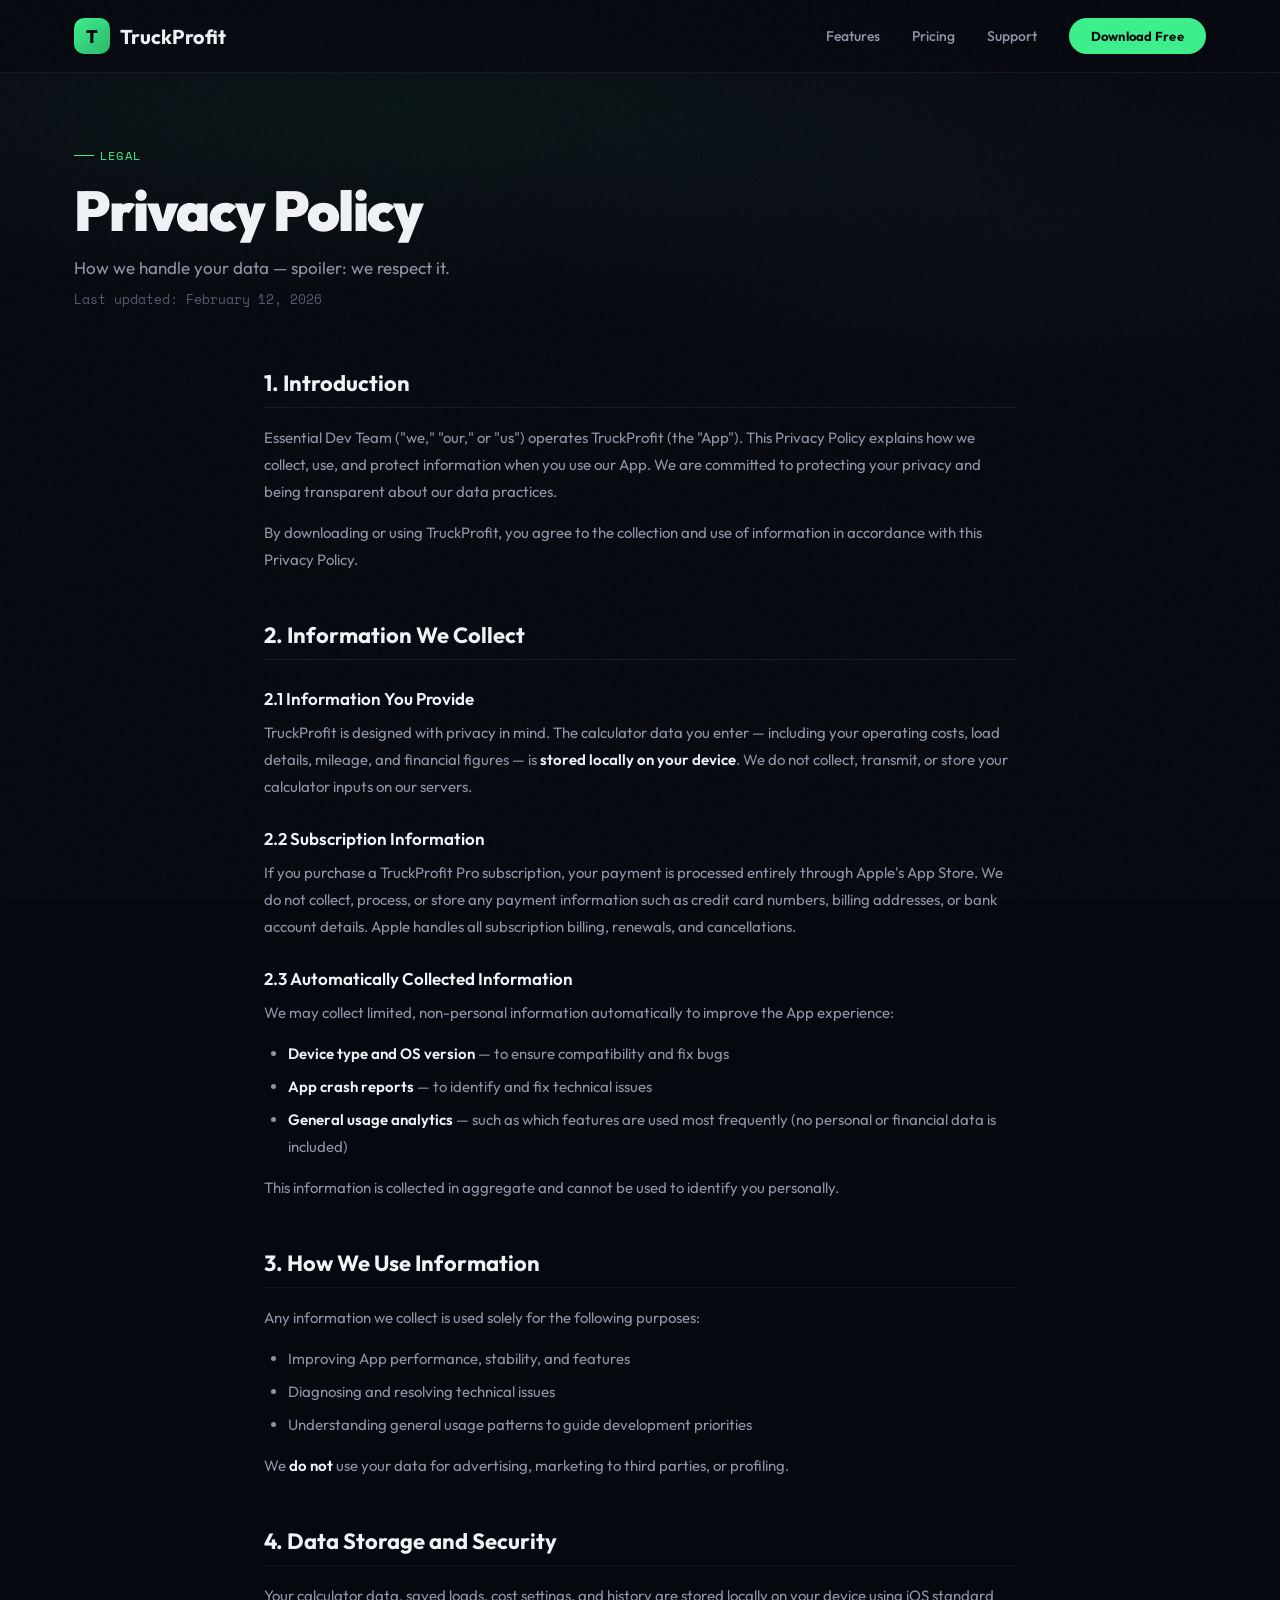
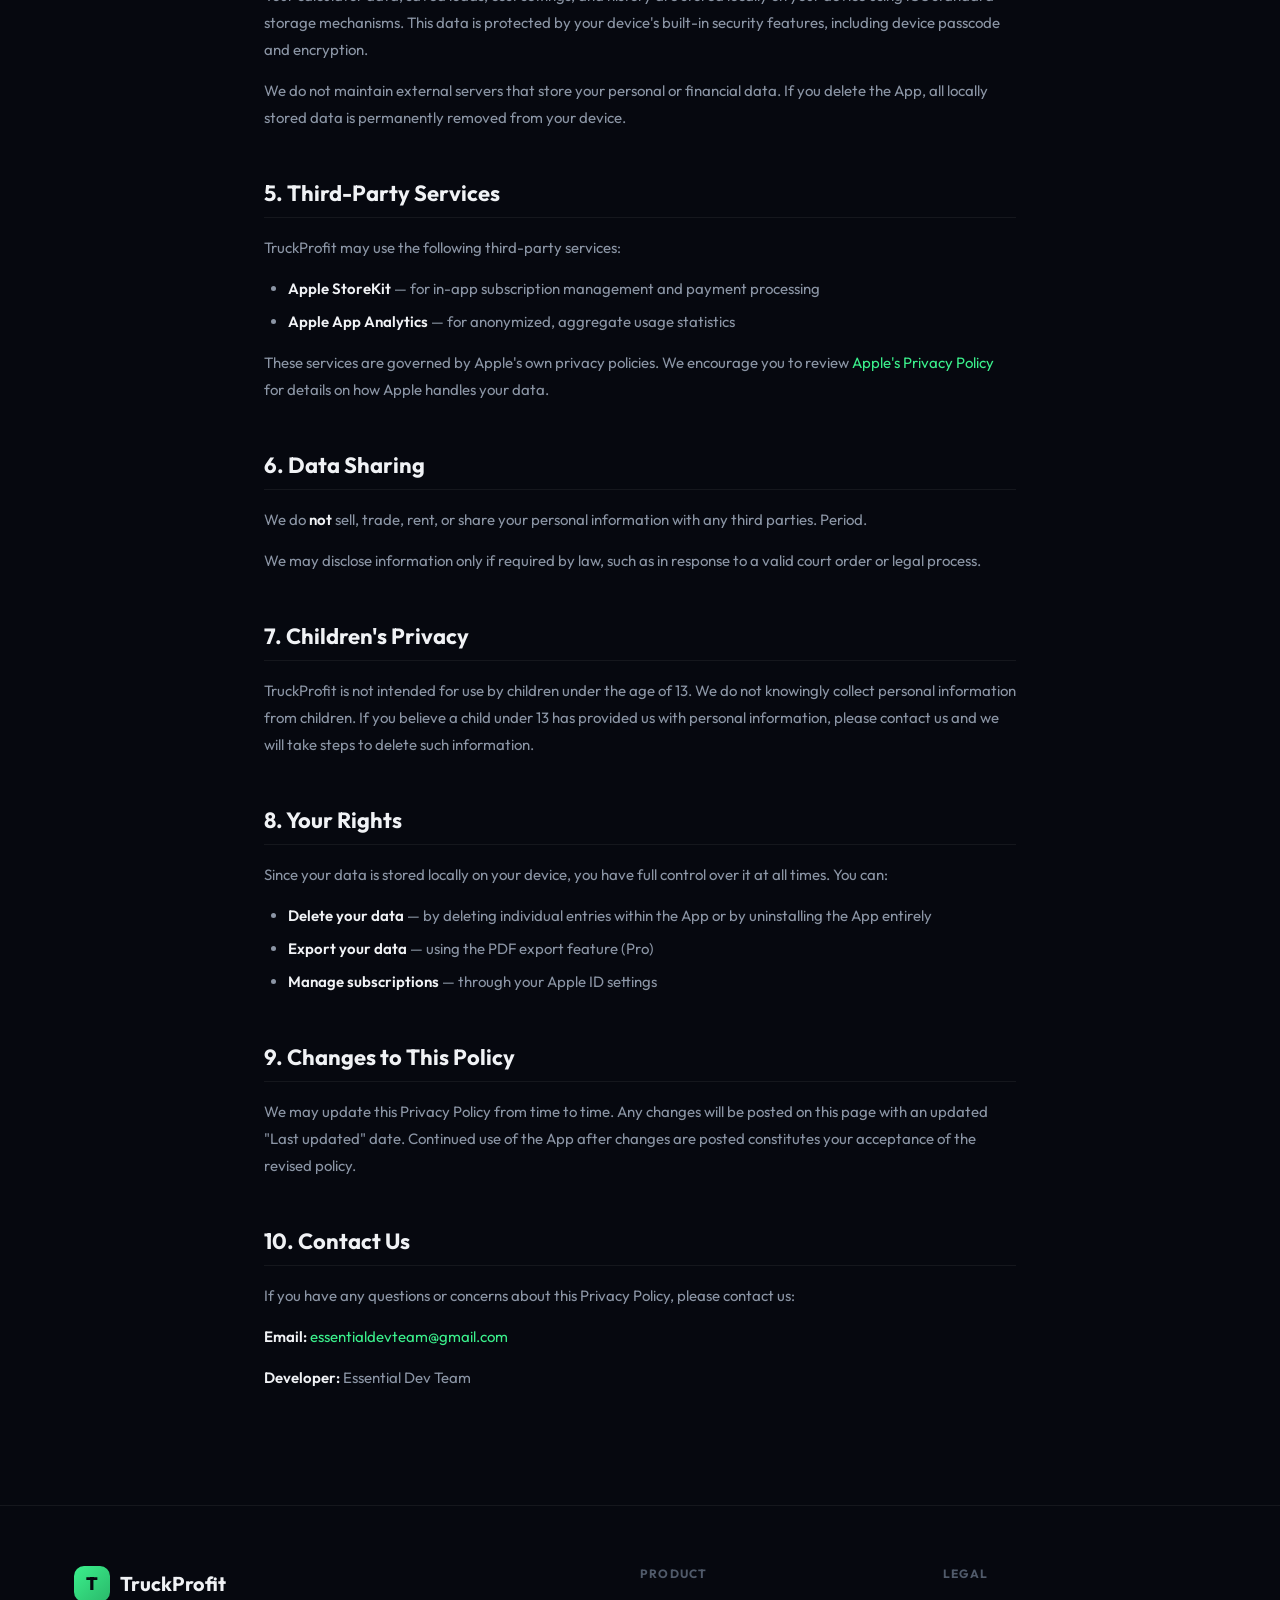
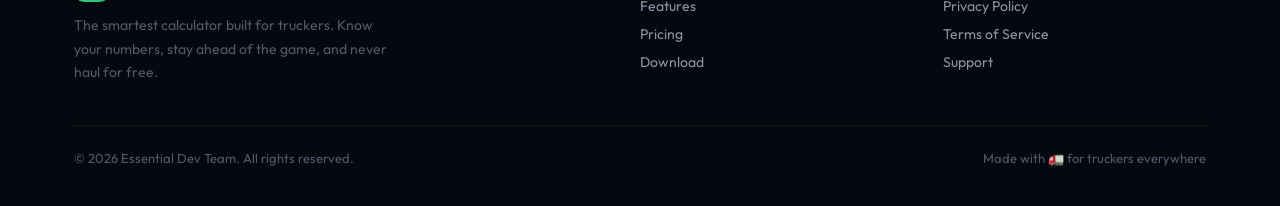
==== privacy.html @ c0280718 "Add files via upload" ====
<!DOCTYPE html>
<html lang="en">
<head>
    <meta charset="UTF-8">
    <meta name="viewport" content="width=device-width, initial-scale=1.0">
    <title>Privacy Policy — TruckProfit</title>
    <meta name="description" content="Privacy Policy for TruckProfit — the smartest calculator built for truckers.">
    <link rel="preconnect" href="https://fonts.googleapis.com">
    <link rel="preconnect" href="https://fonts.gstatic.com" crossorigin>
    <link href="https://fonts.googleapis.com/css2?family=Outfit:wght@300;400;500;600;700;800;900&family=Space+Mono:wght@400;700&display=swap" rel="stylesheet">
    <link rel="stylesheet" href="style.css">
</head>
<body>

<!-- Navigation -->
<nav id="nav">
    <div class="container">
        <a href="index.html" class="nav-logo">
            <div class="nav-logo-icon">T</div>
            <span class="nav-logo-text">TruckProfit</span>
        </a>
        <div class="nav-links" id="navLinks">
            <a href="index.html#features">Features</a>
            <a href="index.html#pricing">Pricing</a>
            <a href="support.html">Support</a>
            <a href="index.html#download" class="nav-cta">Download Free</a>
        </div>
        <button class="hamburger" id="hamburger" aria-label="Menu">
            <span></span><span></span><span></span>
        </button>
    </div>
</nav>

<!-- Page Hero -->
<section class="page-hero">
    <div class="page-hero-bg"></div>
    <div class="container fade-in">
        <span class="section-tag">Legal</span>
        <h1>Privacy Policy</h1>
        <p>How we handle your data — spoiler: we respect it.</p>
        <div class="legal-date">Last updated: February 12, 2026</div>
    </div>
</section>

<!-- Content -->
<section class="legal-content">
    <div class="container">

        <h2>1. Introduction</h2>
        <p>Essential Dev Team ("we," "our," or "us") operates TruckProfit (the "App"). This Privacy Policy explains how we collect, use, and protect information when you use our App. We are committed to protecting your privacy and being transparent about our data practices.</p>
        <p>By downloading or using TruckProfit, you agree to the collection and use of information in accordance with this Privacy Policy.</p>

        <h2>2. Information We Collect</h2>

        <h3>2.1 Information You Provide</h3>
        <p>TruckProfit is designed with privacy in mind. The calculator data you enter — including your operating costs, load details, mileage, and financial figures — is <strong>stored locally on your device</strong>. We do not collect, transmit, or store your calculator inputs on our servers.</p>

        <h3>2.2 Subscription Information</h3>
        <p>If you purchase a TruckProfit Pro subscription, your payment is processed entirely through Apple's App Store. We do not collect, process, or store any payment information such as credit card numbers, billing addresses, or bank account details. Apple handles all subscription billing, renewals, and cancellations.</p>

        <h3>2.3 Automatically Collected Information</h3>
        <p>We may collect limited, non-personal information automatically to improve the App experience:</p>
        <ul>
            <li><strong>Device type and OS version</strong> — to ensure compatibility and fix bugs</li>
            <li><strong>App crash reports</strong> — to identify and fix technical issues</li>
            <li><strong>General usage analytics</strong> — such as which features are used most frequently (no personal or financial data is included)</li>
        </ul>
        <p>This information is collected in aggregate and cannot be used to identify you personally.</p>

        <h2>3. How We Use Information</h2>
        <p>Any information we collect is used solely for the following purposes:</p>
        <ul>
            <li>Improving App performance, stability, and features</li>
            <li>Diagnosing and resolving technical issues</li>
            <li>Understanding general usage patterns to guide development priorities</li>
        </ul>
        <p>We <strong>do not</strong> use your data for advertising, marketing to third parties, or profiling.</p>

        <h2>4. Data Storage and Security</h2>
        <p>Your calculator data, saved loads, cost settings, and history are stored locally on your device using iOS standard storage mechanisms. This data is protected by your device's built-in security features, including device passcode and encryption.</p>
        <p>We do not maintain external servers that store your personal or financial data. If you delete the App, all locally stored data is permanently removed from your device.</p>

        <h2>5. Third-Party Services</h2>
        <p>TruckProfit may use the following third-party services:</p>
        <ul>
            <li><strong>Apple StoreKit</strong> — for in-app subscription management and payment processing</li>
            <li><strong>Apple App Analytics</strong> — for anonymized, aggregate usage statistics</li>
        </ul>
        <p>These services are governed by Apple's own privacy policies. We encourage you to review <a href="https://www.apple.com/privacy/" target="_blank" rel="noopener">Apple's Privacy Policy</a> for details on how Apple handles your data.</p>

        <h2>6. Data Sharing</h2>
        <p>We do <strong>not</strong> sell, trade, rent, or share your personal information with any third parties. Period.</p>
        <p>We may disclose information only if required by law, such as in response to a valid court order or legal process.</p>

        <h2>7. Children's Privacy</h2>
        <p>TruckProfit is not intended for use by children under the age of 13. We do not knowingly collect personal information from children. If you believe a child under 13 has provided us with personal information, please contact us and we will take steps to delete such information.</p>

        <h2>8. Your Rights</h2>
        <p>Since your data is stored locally on your device, you have full control over it at all times. You can:</p>
        <ul>
            <li><strong>Delete your data</strong> — by deleting individual entries within the App or by uninstalling the App entirely</li>
            <li><strong>Export your data</strong> — using the PDF export feature (Pro)</li>
            <li><strong>Manage subscriptions</strong> — through your Apple ID settings</li>
        </ul>

        <h2>9. Changes to This Policy</h2>
        <p>We may update this Privacy Policy from time to time. Any changes will be posted on this page with an updated "Last updated" date. Continued use of the App after changes are posted constitutes your acceptance of the revised policy.</p>

        <h2>10. Contact Us</h2>
        <p>If you have any questions or concerns about this Privacy Policy, please contact us:</p>
        <p><strong>Email:</strong> <a href="mailto:essentialdevteam@gmail.com">essentialdevteam@gmail.com</a></p>
        <p><strong>Developer:</strong> Essential Dev Team</p>

    </div>
</section>

<!-- Footer -->
<footer>
    <div class="container">
        <div class="footer-grid">
            <div class="footer-brand">
                <a href="index.html" class="nav-logo">
                    <div class="nav-logo-icon">T</div>
                    <span class="nav-logo-text">TruckProfit</span>
                </a>
                <p>The smartest calculator built for truckers. Know your numbers, stay ahead of the game, and never haul for free.</p>
            </div>
            <div class="footer-col">
                <h4>Product</h4>
                <a href="index.html#features">Features</a>
                <a href="index.html#pricing">Pricing</a>
                <a href="index.html#download">Download</a>
            </div>
            <div class="footer-col">
                <h4>Legal</h4>
                <a href="privacy.html">Privacy Policy</a>
                <a href="terms.html">Terms of Service</a>
                <a href="support.html">Support</a>
            </div>
        </div>
        <div class="footer-bottom">
            <span>&copy; 2026 Essential Dev Team. All rights reserved.</span>
            <span>Made with 🚛 for truckers everywhere</span>
        </div>
    </div>
</footer>

<script>
    const nav = document.getElementById('nav');
    window.addEventListener('scroll', () => nav.classList.toggle('scrolled', window.scrollY > 40));
    document.getElementById('hamburger').addEventListener('click', () => document.getElementById('navLinks').classList.toggle('open'));
    document.querySelectorAll('#navLinks a').forEach(a => a.addEventListener('click', () => document.getElementById('navLinks').classList.remove('open')));
</script>

</body>
</html>
---- style.css ----
:root {
    --bg-deep: #06080F;
    --bg-card: #0D1117;
    --bg-card-hover: #151B25;
    --surface: #1A2130;
    --border: rgba(255,255,255,0.06);
    --text-primary: #F0F2F5;
    --text-secondary: #8B95A5;
    --text-dim: #505A6A;
    --accent: #3BF08C;
    --accent-glow: rgba(59,240,140,0.15);
    --accent-dim: #2AB86A;
    --amber: #F0A83B;
    --red: #F05A5A;
    --blue: #3BA8F0;
    --purple: #A06AF0;
    --radius: 16px;
    --radius-sm: 10px;
}

* { margin: 0; padding: 0; box-sizing: border-box; }
html { scroll-behavior: smooth; }

body {
    font-family: 'Outfit', sans-serif;
    background: var(--bg-deep);
    color: var(--text-primary);
    overflow-x: hidden;
    -webkit-font-smoothing: antialiased;
}

::-webkit-scrollbar { width: 6px; }
::-webkit-scrollbar-track { background: var(--bg-deep); }
::-webkit-scrollbar-thumb { background: var(--surface); border-radius: 3px; }

.container { max-width: 1180px; margin: 0 auto; padding: 0 24px; }
.mono { font-family: 'Space Mono', monospace; }
.accent { color: var(--accent); }

body::before {
    content: '';
    position: fixed; inset: 0;
    background-image: url("data:image/svg+xml,%3Csvg viewBox='0 0 256 256' xmlns='http://www.w3.org/2000/svg'%3E%3Cfilter id='n'%3E%3CfeTurbulence type='fractalNoise' baseFrequency='0.9' numOctaves='4' stitchTiles='stitch'/%3E%3C/filter%3E%3Crect width='100%25' height='100%25' filter='url(%23n)' opacity='0.03'/%3E%3C/svg%3E");
    pointer-events: none;
    z-index: 9999;
}

/* ─── Navigation ─── */
nav {
    position: fixed; top: 0; left: 0; right: 0;
    z-index: 100;
    padding: 18px 0;
    background: rgba(6,8,15,0.7);
    backdrop-filter: blur(20px);
    border-bottom: 1px solid var(--border);
    transition: all 0.3s;
}
nav.scrolled { padding: 12px 0; background: rgba(6,8,15,0.92); }
nav .container { display: flex; align-items: center; justify-content: space-between; }
.nav-logo { display: flex; align-items: center; gap: 10px; text-decoration: none; }
.nav-logo-icon {
    width: 36px; height: 36px;
    background: linear-gradient(135deg, var(--accent), var(--accent-dim));
    border-radius: 10px;
    display: flex; align-items: center; justify-content: center;
    font-size: 18px; font-weight: 800;
    color: var(--bg-deep);
}
.nav-logo-text { font-size: 20px; font-weight: 700; color: var(--text-primary); }
.nav-links { display: flex; gap: 32px; align-items: center; }
.nav-links a {
    color: var(--text-secondary);
    text-decoration: none;
    font-size: 14px;
    font-weight: 500;
    transition: color 0.2s;
}
.nav-links a:hover { color: var(--text-primary); }
.nav-cta {
    background: var(--accent) !important;
    color: var(--bg-deep) !important;
    padding: 10px 22px;
    border-radius: 50px;
    font-weight: 700 !important;
    font-size: 13px !important;
    letter-spacing: 0.02em;
    transition: transform 0.2s, box-shadow 0.2s !important;
}
.nav-cta:hover {
    transform: translateY(-1px) !important;
    box-shadow: 0 4px 20px var(--accent-glow) !important;
}
.hamburger {
    display: none;
    flex-direction: column;
    gap: 5px;
    cursor: pointer;
    background: none;
    border: none;
    padding: 4px;
}
.hamburger span {
    display: block;
    width: 22px; height: 2px;
    background: var(--text-primary);
    border-radius: 2px;
    transition: all 0.3s;
}

/* ─── Footer ─── */
footer {
    padding: 60px 0 40px;
    border-top: 1px solid var(--border);
}
.footer-grid {
    display: grid;
    grid-template-columns: 2fr 1fr 1fr;
    gap: 40px;
    margin-bottom: 40px;
}
.footer-brand p {
    font-size: 14px;
    color: var(--text-dim);
    line-height: 1.7;
    margin-top: 12px;
    max-width: 320px;
}
.footer-col h4 {
    font-size: 12px;
    font-weight: 700;
    letter-spacing: 0.1em;
    text-transform: uppercase;
    color: var(--text-dim);
    margin-bottom: 16px;
}
.footer-col a {
    display: block;
    font-size: 14px;
    color: var(--text-secondary);
    text-decoration: none;
    margin-bottom: 10px;
    transition: color 0.2s;
}
.footer-col a:hover { color: var(--text-primary); }
.footer-bottom {
    display: flex;
    justify-content: space-between;
    align-items: center;
    padding-top: 24px;
    border-top: 1px solid var(--border);
    font-size: 13px;
    color: var(--text-dim);
}
.footer-bottom a { color: var(--text-dim); text-decoration: none; }
.footer-bottom a:hover { color: var(--text-secondary); }

/* ─── Legal / Content Pages ─── */
.page-hero {
    padding: 140px 0 60px;
    position: relative;
    overflow: hidden;
}
.page-hero-bg {
    position: absolute; inset: 0;
    background:
        radial-gradient(ellipse 60% 50% at 30% 30%, rgba(59,240,140,0.05), transparent),
        radial-gradient(ellipse 40% 50% at 80% 60%, rgba(59,168,240,0.03), transparent);
}
.page-hero .container { position: relative; z-index: 2; }
.page-hero .section-tag {
    display: inline-flex;
    align-items: center;
    gap: 6px;
    font-family: 'Space Mono', monospace;
    font-size: 12px;
    letter-spacing: 0.1em;
    text-transform: uppercase;
    color: var(--accent);
    margin-bottom: 16px;
}
.page-hero .section-tag::before {
    content: '';
    width: 20px; height: 1px;
    background: var(--accent);
}
.page-hero h1 {
    font-size: clamp(36px, 4.5vw, 56px);
    font-weight: 900;
    letter-spacing: -0.03em;
    line-height: 1.1;
    margin-bottom: 12px;
}
.page-hero p {
    font-size: 17px;
    color: var(--text-secondary);
    line-height: 1.6;
}

.legal-content {
    padding: 0 0 100px;
}
.legal-content .container {
    max-width: 800px;
}
.legal-content h2 {
    font-size: 22px;
    font-weight: 700;
    margin: 48px 0 16px;
    color: var(--text-primary);
    padding-bottom: 10px;
    border-bottom: 1px solid var(--border);
}
.legal-content h2:first-of-type {
    margin-top: 0;
}
.legal-content h3 {
    font-size: 17px;
    font-weight: 600;
    margin: 28px 0 10px;
    color: var(--text-primary);
}
.legal-content p {
    font-size: 15px;
    line-height: 1.8;
    color: var(--text-secondary);
    margin-bottom: 14px;
}
.legal-content ul, .legal-content ol {
    padding-left: 24px;
    margin-bottom: 14px;
}
.legal-content li {
    font-size: 15px;
    line-height: 1.8;
    color: var(--text-secondary);
    margin-bottom: 6px;
}
.legal-content strong {
    color: var(--text-primary);
    font-weight: 600;
}
.legal-content a {
    color: var(--accent);
    text-decoration: none;
    transition: opacity 0.2s;
}
.legal-content a:hover { opacity: 0.8; }
.legal-date {
    font-family: 'Space Mono', monospace;
    font-size: 13px;
    color: var(--text-dim);
    margin-top: 8px;
}

/* ─── Support Page ─── */
.support-grid {
    display: grid;
    grid-template-columns: repeat(2, 1fr);
    gap: 20px;
    margin-top: 48px;
}
.support-card {
    background: var(--bg-card);
    border: 1px solid var(--border);
    border-radius: var(--radius);
    padding: 36px;
    transition: border-color 0.3s, transform 0.3s;
}
.support-card:hover {
    border-color: rgba(59,240,140,0.15);
    transform: translateY(-3px);
}
.support-card-icon {
    width: 52px; height: 52px;
    border-radius: 14px;
    display: flex; align-items: center; justify-content: center;
    font-size: 24px;
    margin-bottom: 18px;
}
.sci-green { background: rgba(59,240,140,0.1); }
.sci-blue { background: rgba(59,168,240,0.1); }
.sci-purple { background: rgba(160,106,240,0.1); }
.sci-amber { background: rgba(240,168,59,0.1); }
.support-card h3 {
    font-size: 20px;
    font-weight: 700;
    margin-bottom: 10px;
}
.support-card p {
    font-size: 14px;
    color: var(--text-secondary);
    line-height: 1.7;
    margin-bottom: 18px;
}
.support-card a.card-link {
    color: var(--accent);
    font-size: 14px;
    font-weight: 600;
    text-decoration: none;
    display: inline-flex;
    align-items: center;
    gap: 6px;
    transition: gap 0.2s;
}
.support-card a.card-link:hover { gap: 10px; }

.faq-section { padding: 80px 0 120px; }
.faq-section h2 {
    font-size: clamp(28px, 3vw, 40px);
    font-weight: 800;
    text-align: center;
    margin-bottom: 40px;
}
.faq-item {
    background: var(--bg-card);
    border: 1px solid var(--border);
    border-radius: var(--radius-sm);
    margin-bottom: 12px;
    overflow: hidden;
    max-width: 800px;
    margin-left: auto;
    margin-right: auto;
}
.faq-item summary {
    padding: 20px 24px;
    font-size: 16px;
    font-weight: 600;
    cursor: pointer;
    list-style: none;
    display: flex;
    justify-content: space-between;
    align-items: center;
    transition: color 0.2s;
}
.faq-item summary::-webkit-details-marker { display: none; }
.faq-item summary::after {
    content: '+';
    font-size: 20px;
    font-weight: 300;
    color: var(--text-dim);
    transition: transform 0.3s;
}
.faq-item[open] summary::after {
    transform: rotate(45deg);
    color: var(--accent);
}
.faq-item summary:hover { color: var(--accent); }
.faq-answer {
    padding: 0 24px 20px;
    font-size: 15px;
    line-height: 1.7;
    color: var(--text-secondary);
}

/* ─── Animations ─── */
@keyframes fadeInUp {
    from { opacity: 0; transform: translateY(24px); }
    to { opacity: 1; transform: translateY(0); }
}
@keyframes pulse {
    0%, 100% { opacity: 1; }
    50% { opacity: 0.4; }
}
.reveal {
    opacity: 0;
    transform: translateY(30px);
    transition: opacity 0.7s ease, transform 0.7s ease;
}
.reveal.visible {
    opacity: 1;
    transform: translateY(0);
}
.fade-in { animation: fadeInUp 0.8s ease both; }

/* ─── Responsive ─── */
@media (max-width: 900px) {
    .support-grid { grid-template-columns: 1fr; }
    .footer-grid { grid-template-columns: 1fr; }
    .nav-links { display: none; }
    .hamburger { display: flex; }
    .nav-links.open {
        display: flex;
        flex-direction: column;
        position: absolute;
        top: 100%; left: 0; right: 0;
        background: rgba(6,8,15,0.97);
        backdrop-filter: blur(20px);
        padding: 24px;
        border-bottom: 1px solid var(--border);
        gap: 16px;
    }
}
@media (max-width: 480px) {
    .page-hero h1 { font-size: 32px; }
}
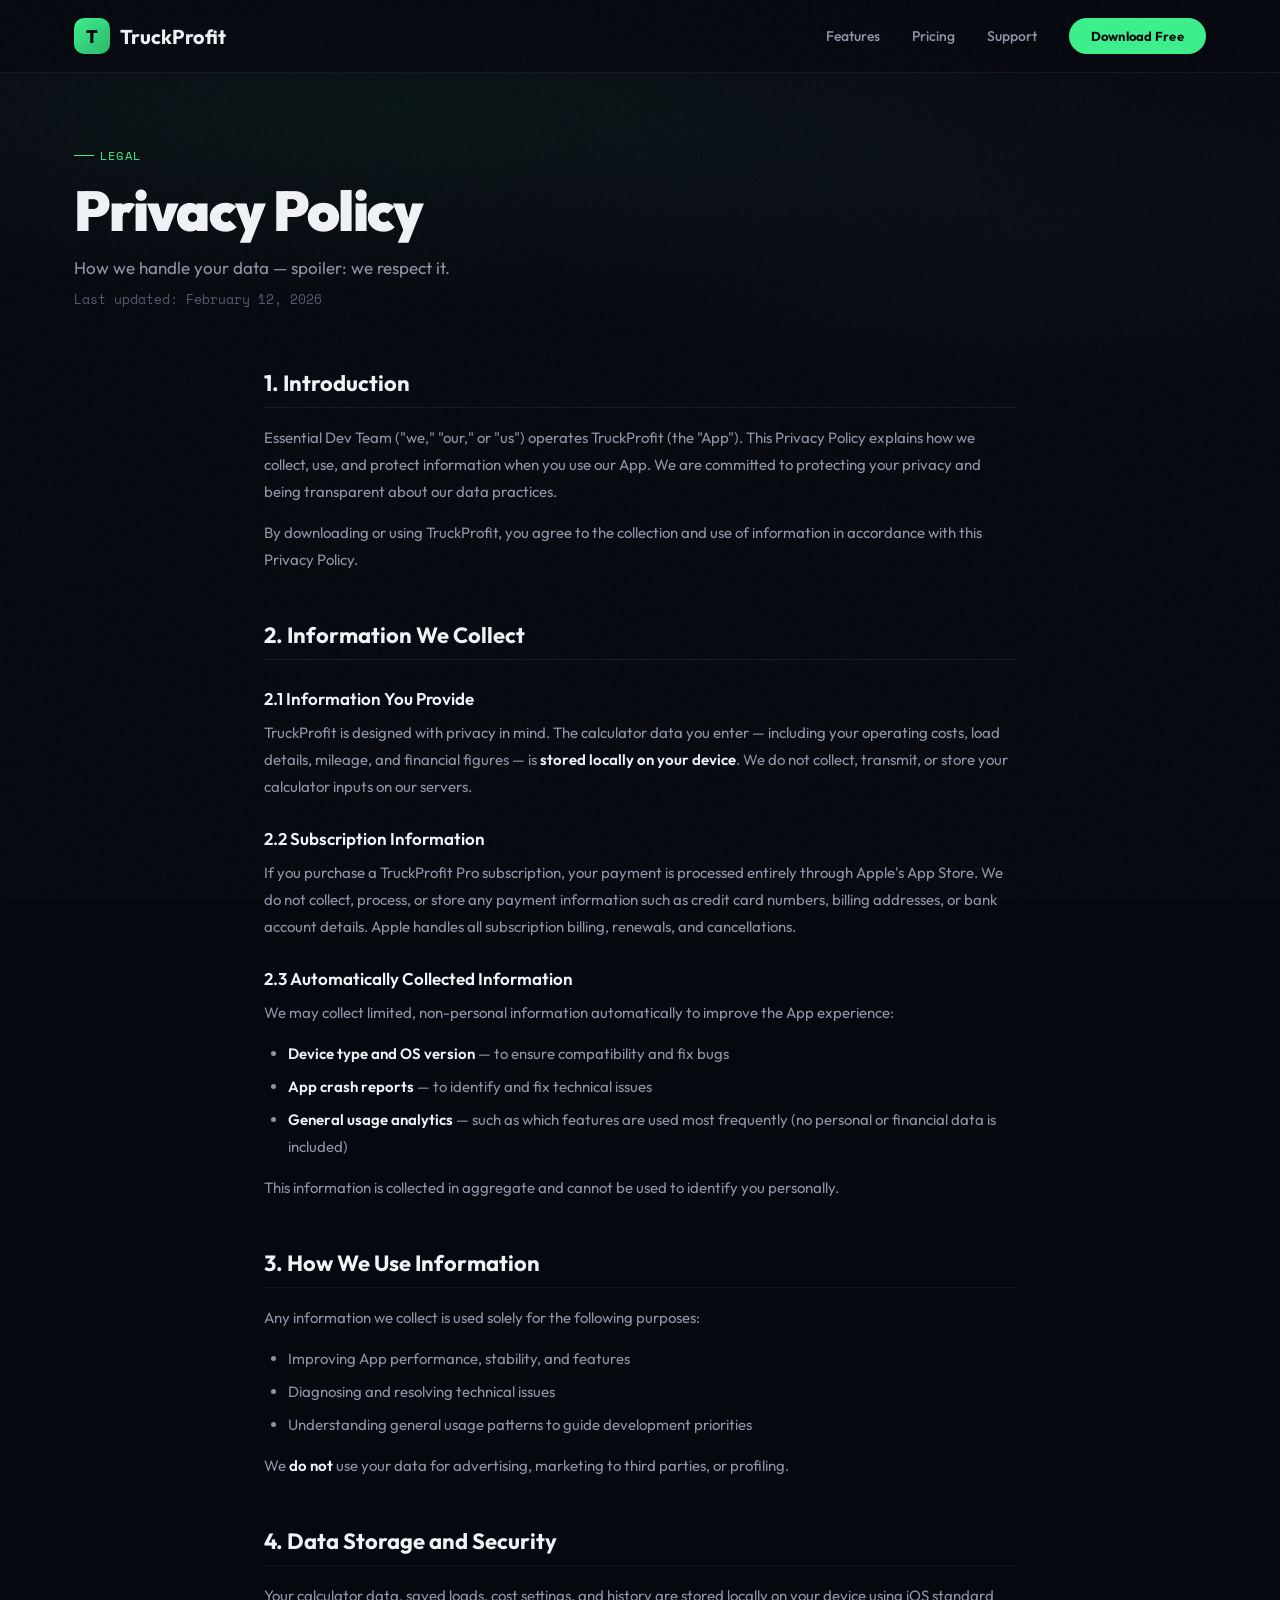
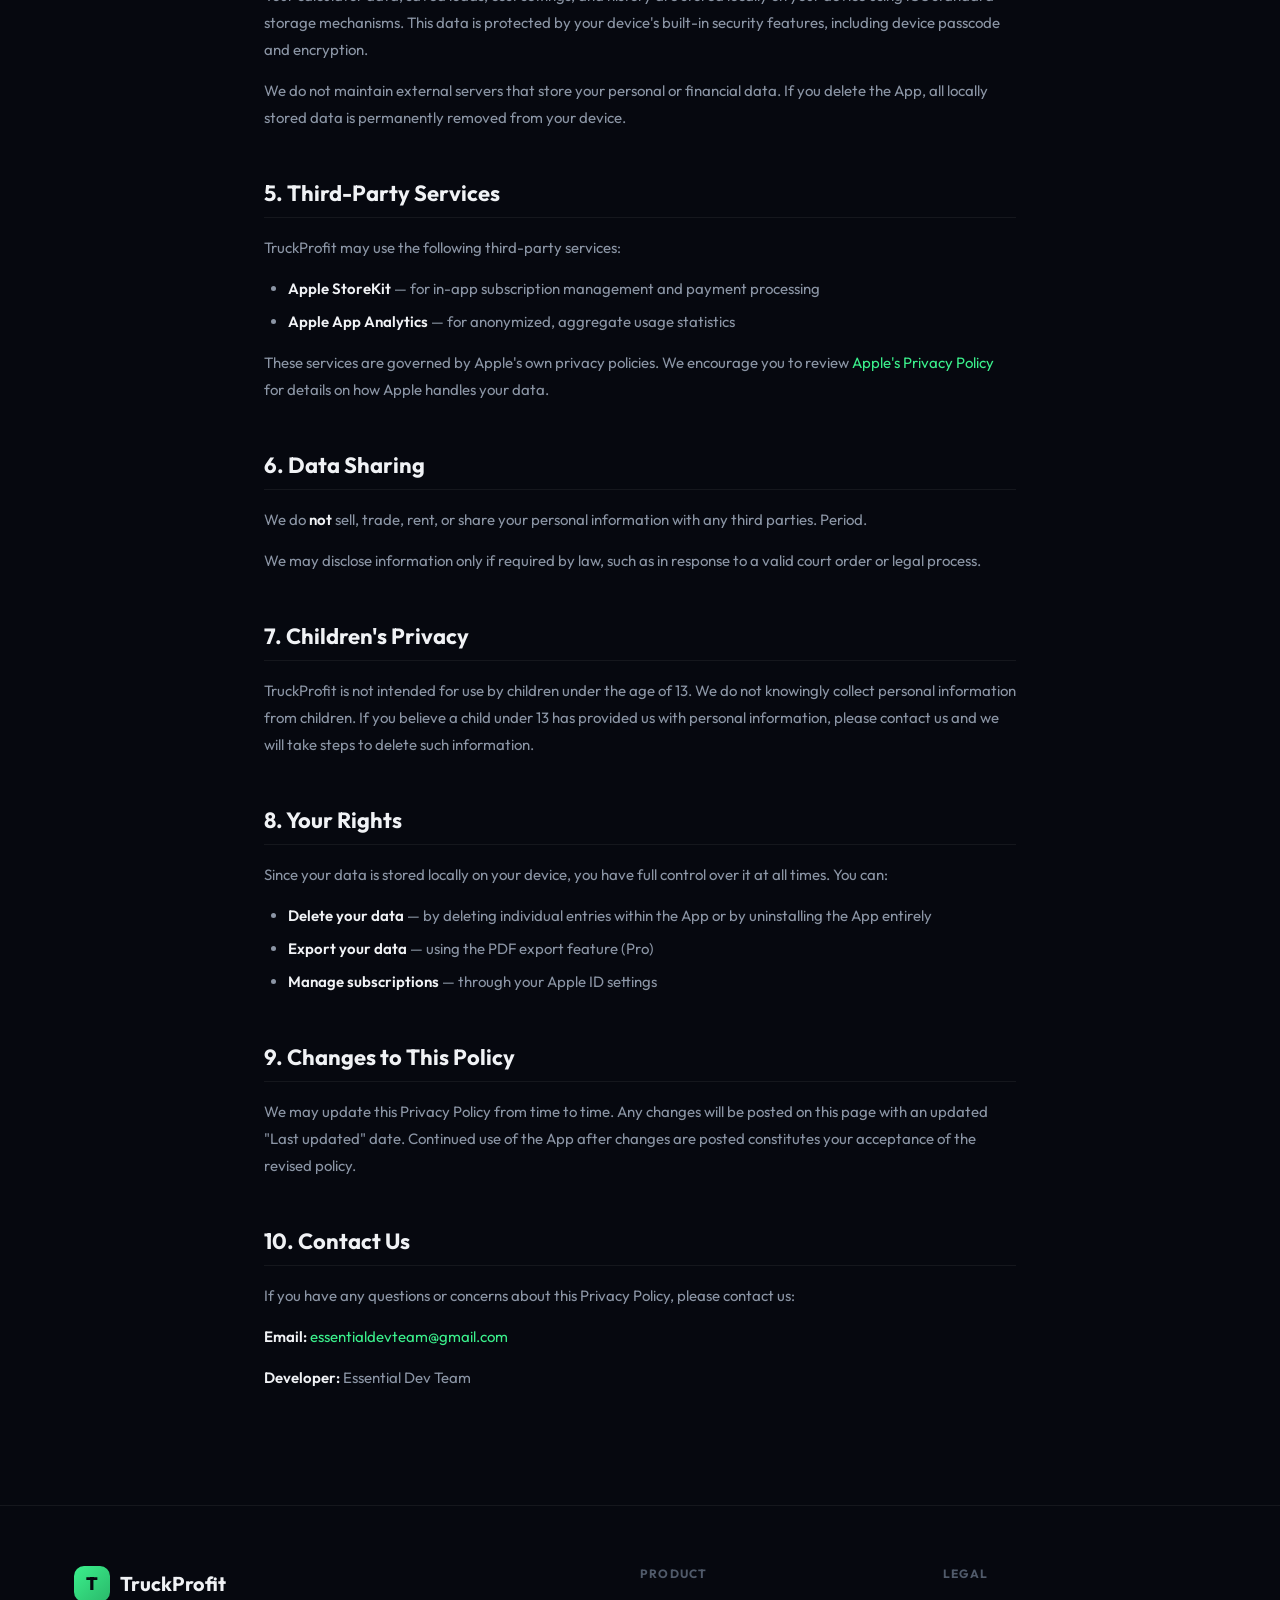
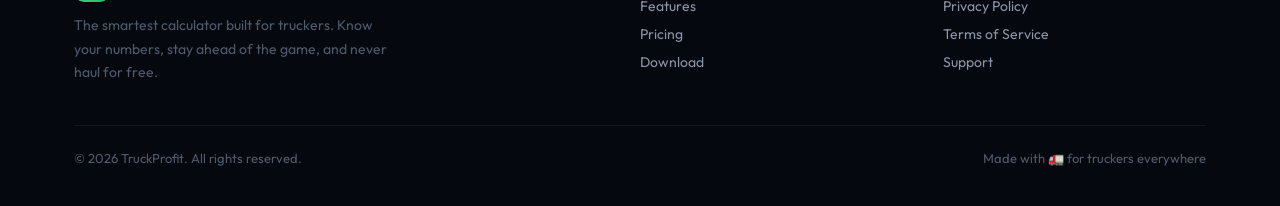
==== commit c6a97b70: "Copyright footer name -> TruckProfit" ====
--- a/privacy.html
+++ b/privacy.html
@@ -139,7 +139,7 @@
             </div>
         </div>
         <div class="footer-bottom">
-            <span>&copy; 2026 Essential Dev Team. All rights reserved.</span>
+            <span>&copy; 2026 TruckProfit. All rights reserved.</span>
             <span>Made with 🚛 for truckers everywhere</span>
         </div>
     </div>
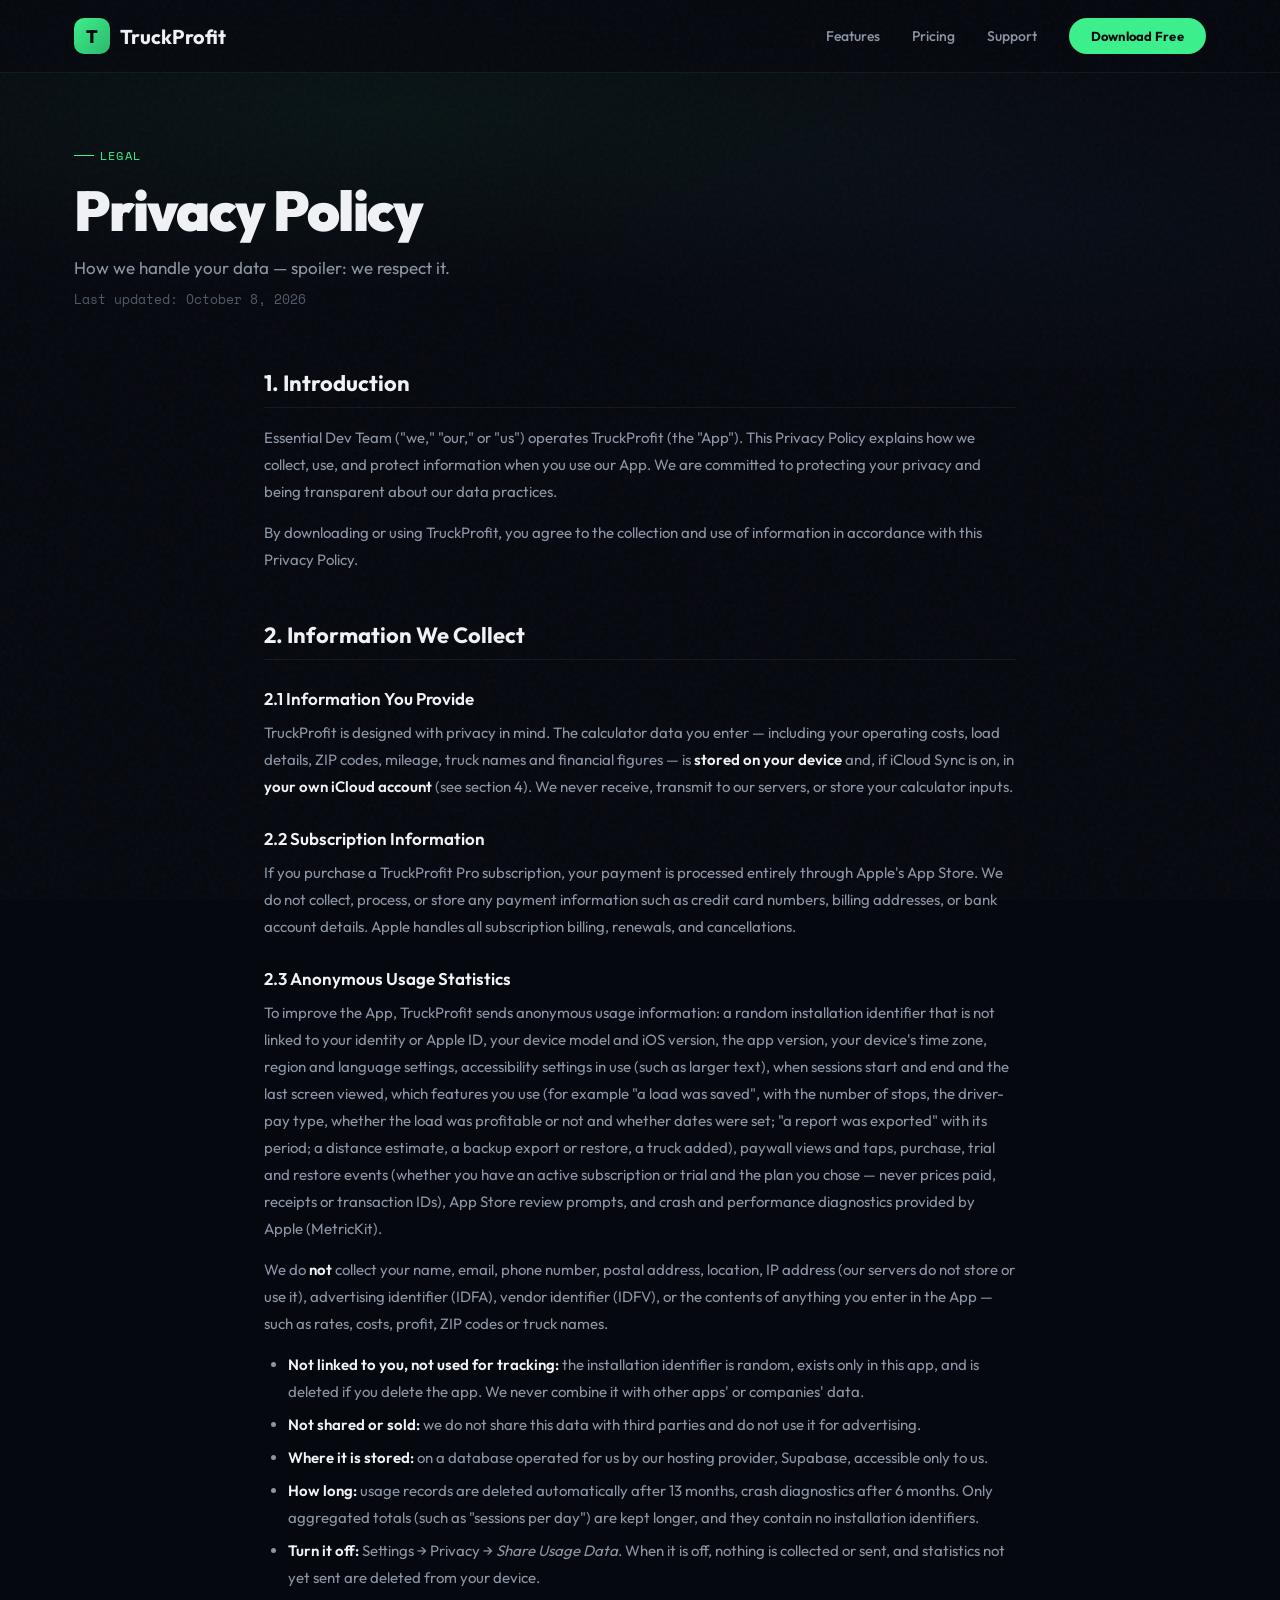
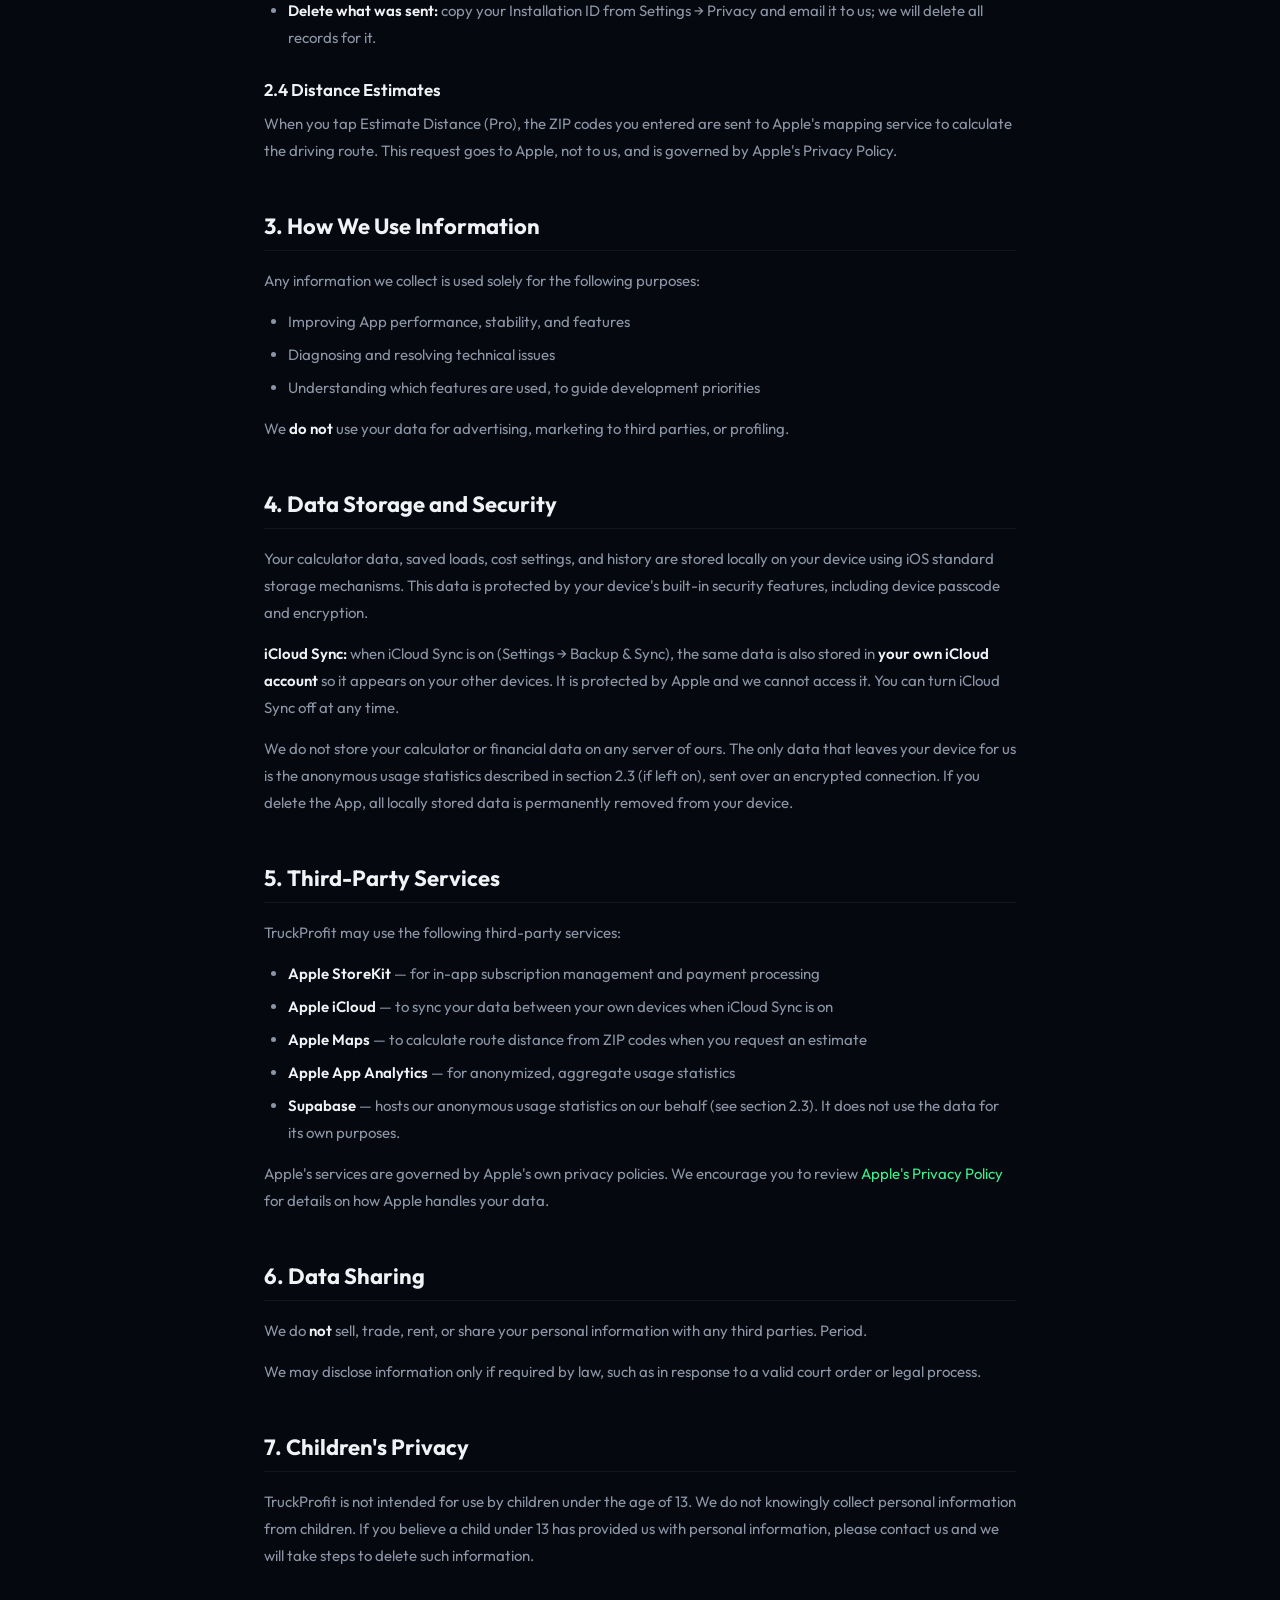
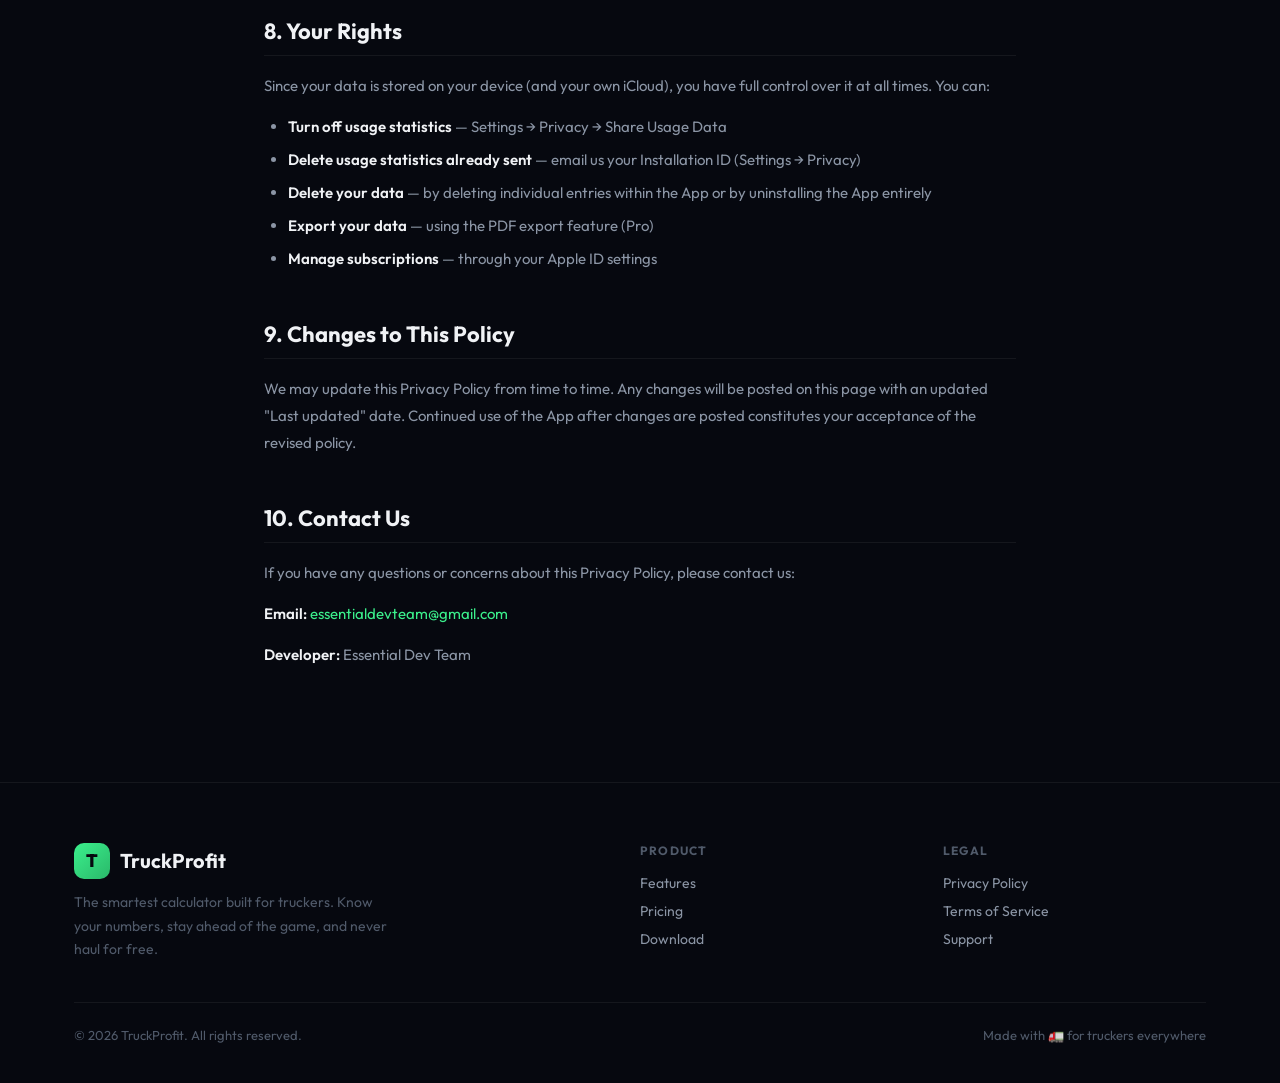
==== commit c96fdcf0: "Privacy policy: anonymous usage statistics (EDTAnalyticsKit), iCloud Sync and Apple Maps disclosures" ====
--- a/privacy.html
+++ b/privacy.html
@@ -38,7 +38,7 @@
         <span class="section-tag">Legal</span>
         <h1>Privacy Policy</h1>
         <p>How we handle your data — spoiler: we respect it.</p>
-        <div class="legal-date">Last updated: February 12, 2026</div>
+        <div class="legal-date">Last updated: October 8, 2026</div>
     </div>
 </section>
 
@@ -53,40 +53,50 @@
         <h2>2. Information We Collect</h2>
 
         <h3>2.1 Information You Provide</h3>
-        <p>TruckProfit is designed with privacy in mind. The calculator data you enter — including your operating costs, load details, mileage, and financial figures — is <strong>stored locally on your device</strong>. We do not collect, transmit, or store your calculator inputs on our servers.</p>
+        <p>TruckProfit is designed with privacy in mind. The calculator data you enter — including your operating costs, load details, ZIP codes, mileage, truck names and financial figures — is <strong>stored on your device</strong> and, if iCloud Sync is on, in <strong>your own iCloud account</strong> (see section 4). We never receive, transmit to our servers, or store your calculator inputs.</p>
 
         <h3>2.2 Subscription Information</h3>
         <p>If you purchase a TruckProfit Pro subscription, your payment is processed entirely through Apple's App Store. We do not collect, process, or store any payment information such as credit card numbers, billing addresses, or bank account details. Apple handles all subscription billing, renewals, and cancellations.</p>
 
-        <h3>2.3 Automatically Collected Information</h3>
-        <p>We may collect limited, non-personal information automatically to improve the App experience:</p>
+        <h3>2.3 Anonymous Usage Statistics</h3>
+        <p>To improve the App, TruckProfit sends anonymous usage information: a random installation identifier that is not linked to your identity or Apple ID, your device model and iOS version, the app version, your device's time zone, region and language settings, accessibility settings in use (such as larger text), when sessions start and end and the last screen viewed, which features you use (for example "a load was saved", with the number of stops, the driver-pay type, whether the load was profitable or not and whether dates were set; "a report was exported" with its period; a distance estimate, a backup export or restore, a truck added), paywall views and taps, purchase, trial and restore events (whether you have an active subscription or trial and the plan you chose — never prices paid, receipts or transaction IDs), App Store review prompts, and crash and performance diagnostics provided by Apple (MetricKit).</p>
+        <p>We do <strong>not</strong> collect your name, email, phone number, postal address, location, IP address (our servers do not store or use it), advertising identifier (IDFA), vendor identifier (IDFV), or the contents of anything you enter in the App — such as rates, costs, profit, ZIP codes or truck names.</p>
         <ul>
-            <li><strong>Device type and OS version</strong> — to ensure compatibility and fix bugs</li>
-            <li><strong>App crash reports</strong> — to identify and fix technical issues</li>
-            <li><strong>General usage analytics</strong> — such as which features are used most frequently (no personal or financial data is included)</li>
+            <li><strong>Not linked to you, not used for tracking:</strong> the installation identifier is random, exists only in this app, and is deleted if you delete the app. We never combine it with other apps' or companies' data.</li>
+            <li><strong>Not shared or sold:</strong> we do not share this data with third parties and do not use it for advertising.</li>
+            <li><strong>Where it is stored:</strong> on a database operated for us by our hosting provider, Supabase, accessible only to us.</li>
+            <li><strong>How long:</strong> usage records are deleted automatically after 13 months, crash diagnostics after 6 months. Only aggregated totals (such as "sessions per day") are kept longer, and they contain no installation identifiers.</li>
+            <li><strong>Turn it off:</strong> Settings → Privacy → <em>Share Usage Data</em>. When it is off, nothing is collected or sent, and statistics not yet sent are deleted from your device.</li>
+            <li><strong>Delete what was sent:</strong> copy your Installation ID from Settings → Privacy and email it to us; we will delete all records for it.</li>
         </ul>
-        <p>This information is collected in aggregate and cannot be used to identify you personally.</p>
+
+        <h3>2.4 Distance Estimates</h3>
+        <p>When you tap Estimate Distance (Pro), the ZIP codes you entered are sent to Apple's mapping service to calculate the driving route. This request goes to Apple, not to us, and is governed by Apple's Privacy Policy.</p>
 
         <h2>3. How We Use Information</h2>
         <p>Any information we collect is used solely for the following purposes:</p>
         <ul>
             <li>Improving App performance, stability, and features</li>
             <li>Diagnosing and resolving technical issues</li>
-            <li>Understanding general usage patterns to guide development priorities</li>
+            <li>Understanding which features are used, to guide development priorities</li>
         </ul>
         <p>We <strong>do not</strong> use your data for advertising, marketing to third parties, or profiling.</p>
 
         <h2>4. Data Storage and Security</h2>
         <p>Your calculator data, saved loads, cost settings, and history are stored locally on your device using iOS standard storage mechanisms. This data is protected by your device's built-in security features, including device passcode and encryption.</p>
-        <p>We do not maintain external servers that store your personal or financial data. If you delete the App, all locally stored data is permanently removed from your device.</p>
+        <p><strong>iCloud Sync:</strong> when iCloud Sync is on (Settings → Backup &amp; Sync), the same data is also stored in <strong>your own iCloud account</strong> so it appears on your other devices. It is protected by Apple and we cannot access it. You can turn iCloud Sync off at any time.</p>
+        <p>We do not store your calculator or financial data on any server of ours. The only data that leaves your device for us is the anonymous usage statistics described in section 2.3 (if left on), sent over an encrypted connection. If you delete the App, all locally stored data is permanently removed from your device.</p>
 
         <h2>5. Third-Party Services</h2>
         <p>TruckProfit may use the following third-party services:</p>
         <ul>
             <li><strong>Apple StoreKit</strong> — for in-app subscription management and payment processing</li>
+            <li><strong>Apple iCloud</strong> — to sync your data between your own devices when iCloud Sync is on</li>
+            <li><strong>Apple Maps</strong> — to calculate route distance from ZIP codes when you request an estimate</li>
             <li><strong>Apple App Analytics</strong> — for anonymized, aggregate usage statistics</li>
+            <li><strong>Supabase</strong> — hosts our anonymous usage statistics on our behalf (see section 2.3). It does not use the data for its own purposes.</li>
         </ul>
-        <p>These services are governed by Apple's own privacy policies. We encourage you to review <a href="https://www.apple.com/privacy/" target="_blank" rel="noopener">Apple's Privacy Policy</a> for details on how Apple handles your data.</p>
+        <p>Apple's services are governed by Apple's own privacy policies. We encourage you to review <a href="https://www.apple.com/privacy/" target="_blank" rel="noopener">Apple's Privacy Policy</a> for details on how Apple handles your data.</p>
 
         <h2>6. Data Sharing</h2>
         <p>We do <strong>not</strong> sell, trade, rent, or share your personal information with any third parties. Period.</p>
@@ -96,8 +106,10 @@
         <p>TruckProfit is not intended for use by children under the age of 13. We do not knowingly collect personal information from children. If you believe a child under 13 has provided us with personal information, please contact us and we will take steps to delete such information.</p>
 
         <h2>8. Your Rights</h2>
-        <p>Since your data is stored locally on your device, you have full control over it at all times. You can:</p>
+        <p>Since your data is stored on your device (and your own iCloud), you have full control over it at all times. You can:</p>
         <ul>
+            <li><strong>Turn off usage statistics</strong> — Settings → Privacy → Share Usage Data</li>
+            <li><strong>Delete usage statistics already sent</strong> — email us your Installation ID (Settings → Privacy)</li>
             <li><strong>Delete your data</strong> — by deleting individual entries within the App or by uninstalling the App entirely</li>
             <li><strong>Export your data</strong> — using the PDF export feature (Pro)</li>
             <li><strong>Manage subscriptions</strong> — through your Apple ID settings</li>
--- a/style.css
+++ b/style.css
@@ -393,3 +393,14 @@
 @media (max-width: 480px) {
     .page-hero h1 { font-size: 32px; }
 }
+
+/* Large displays: the shell was pinned at 1180px, which on a 2560px monitor
+   leaves the page as a column adrift in empty space. Widen the shell; the
+   legal pages override .container to 800px at higher specificity, so their
+   prose keeps its own reading measure however wide the window gets. */
+@media (min-width: 1500px) {
+    .container { max-width: 1360px; }
+}
+@media (min-width: 2000px) {
+    .container { max-width: 1560px; }
+}
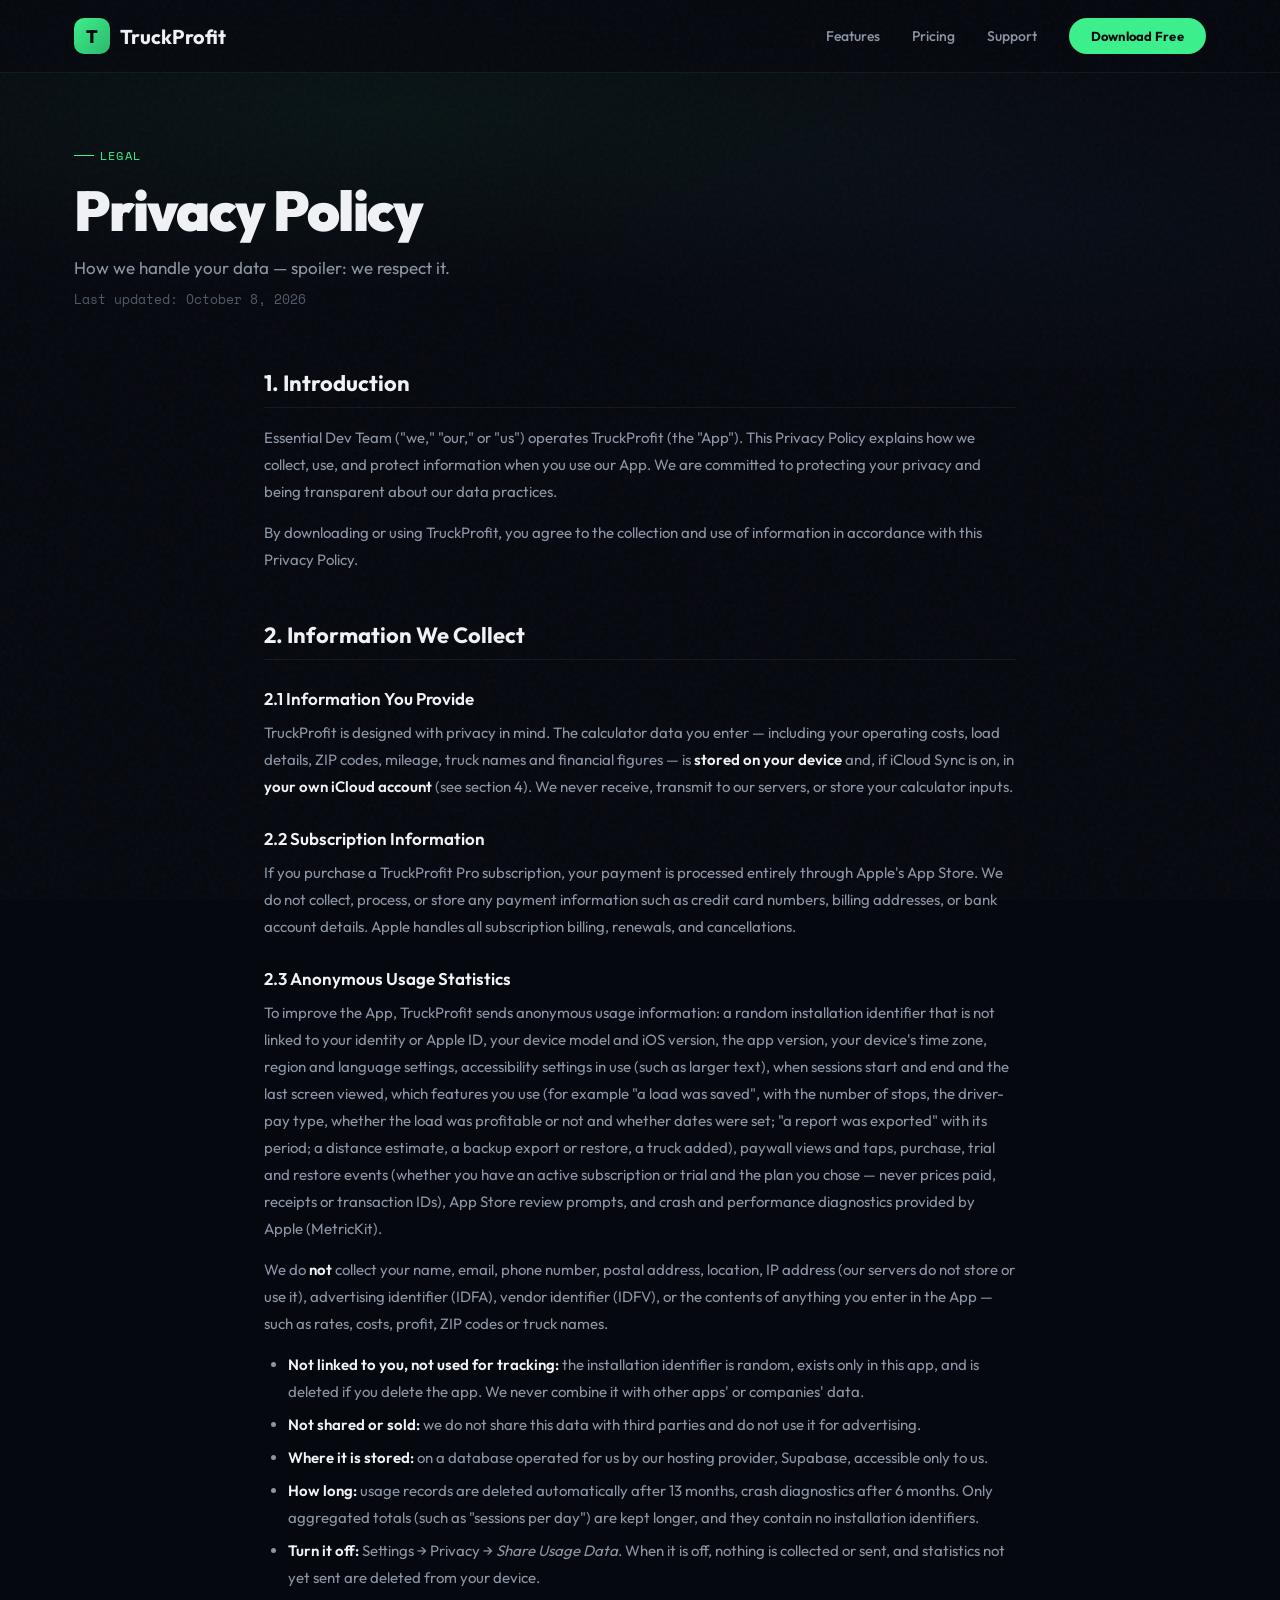
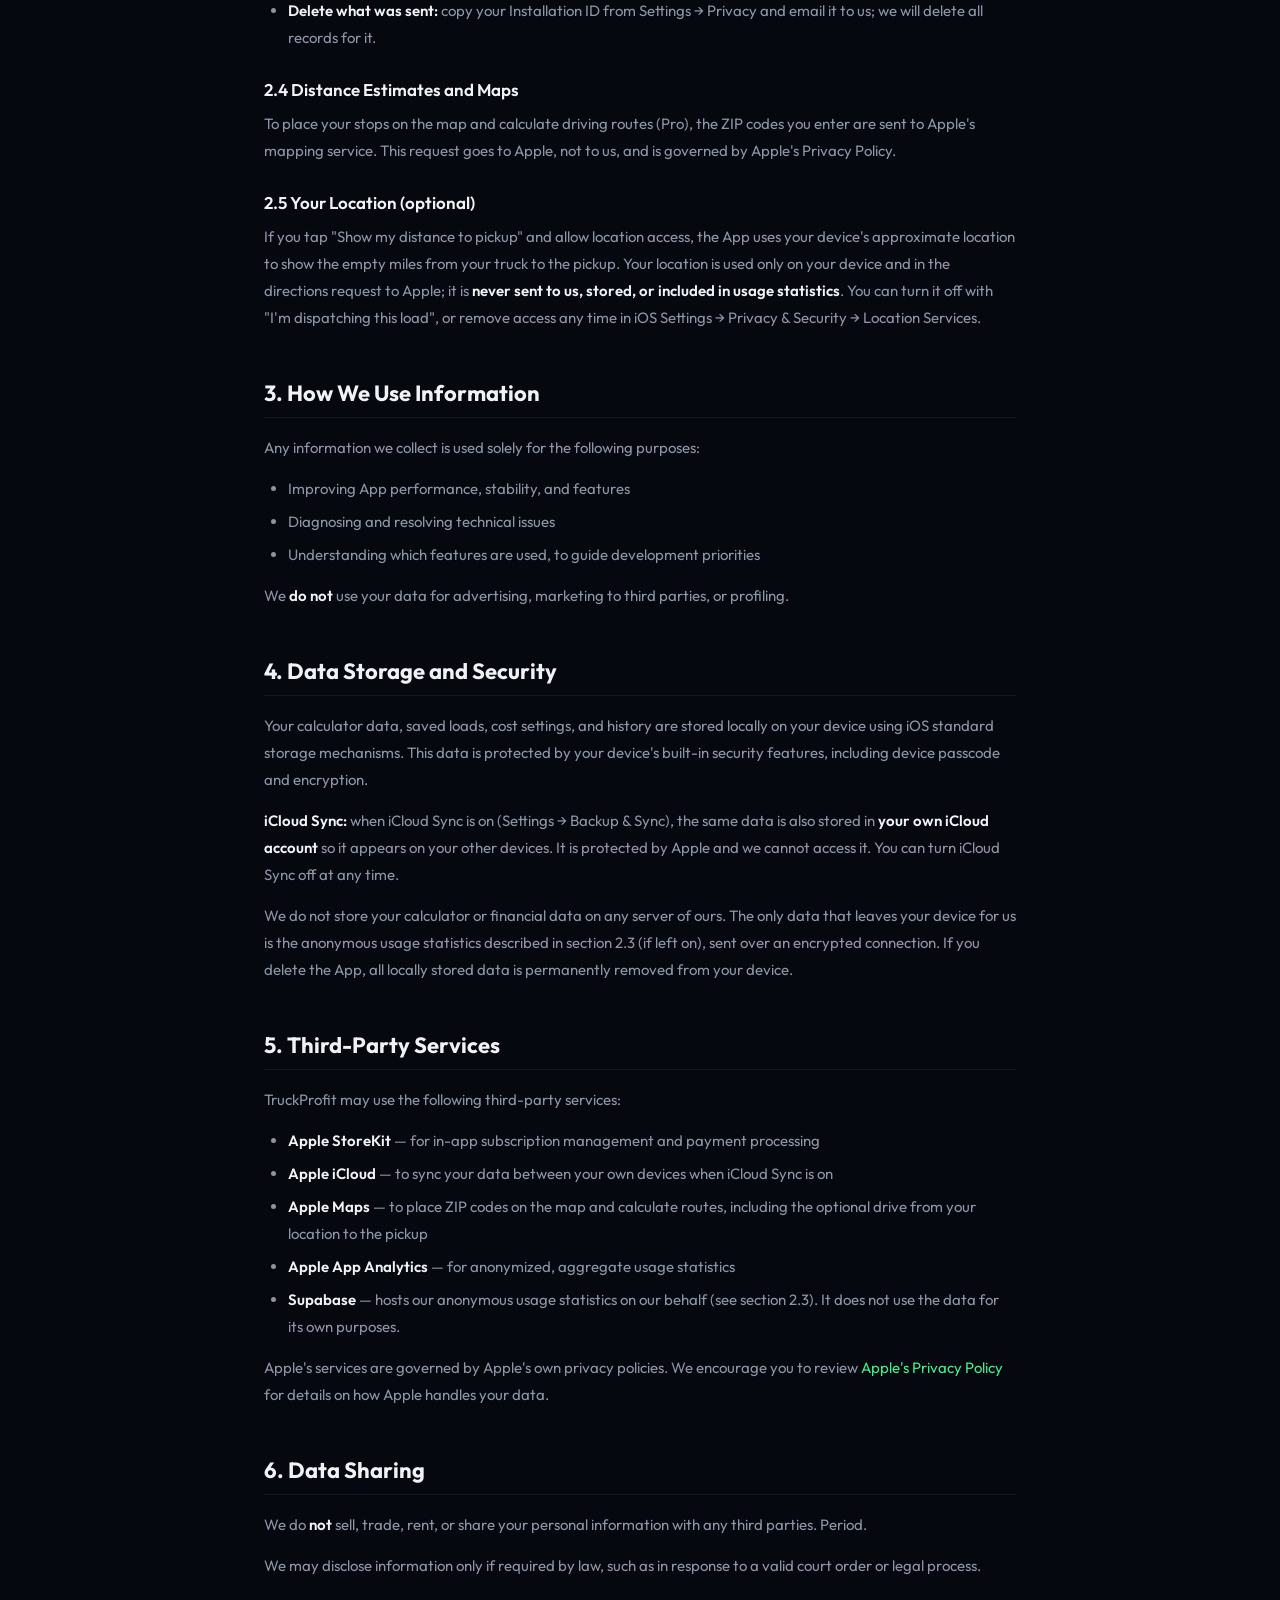
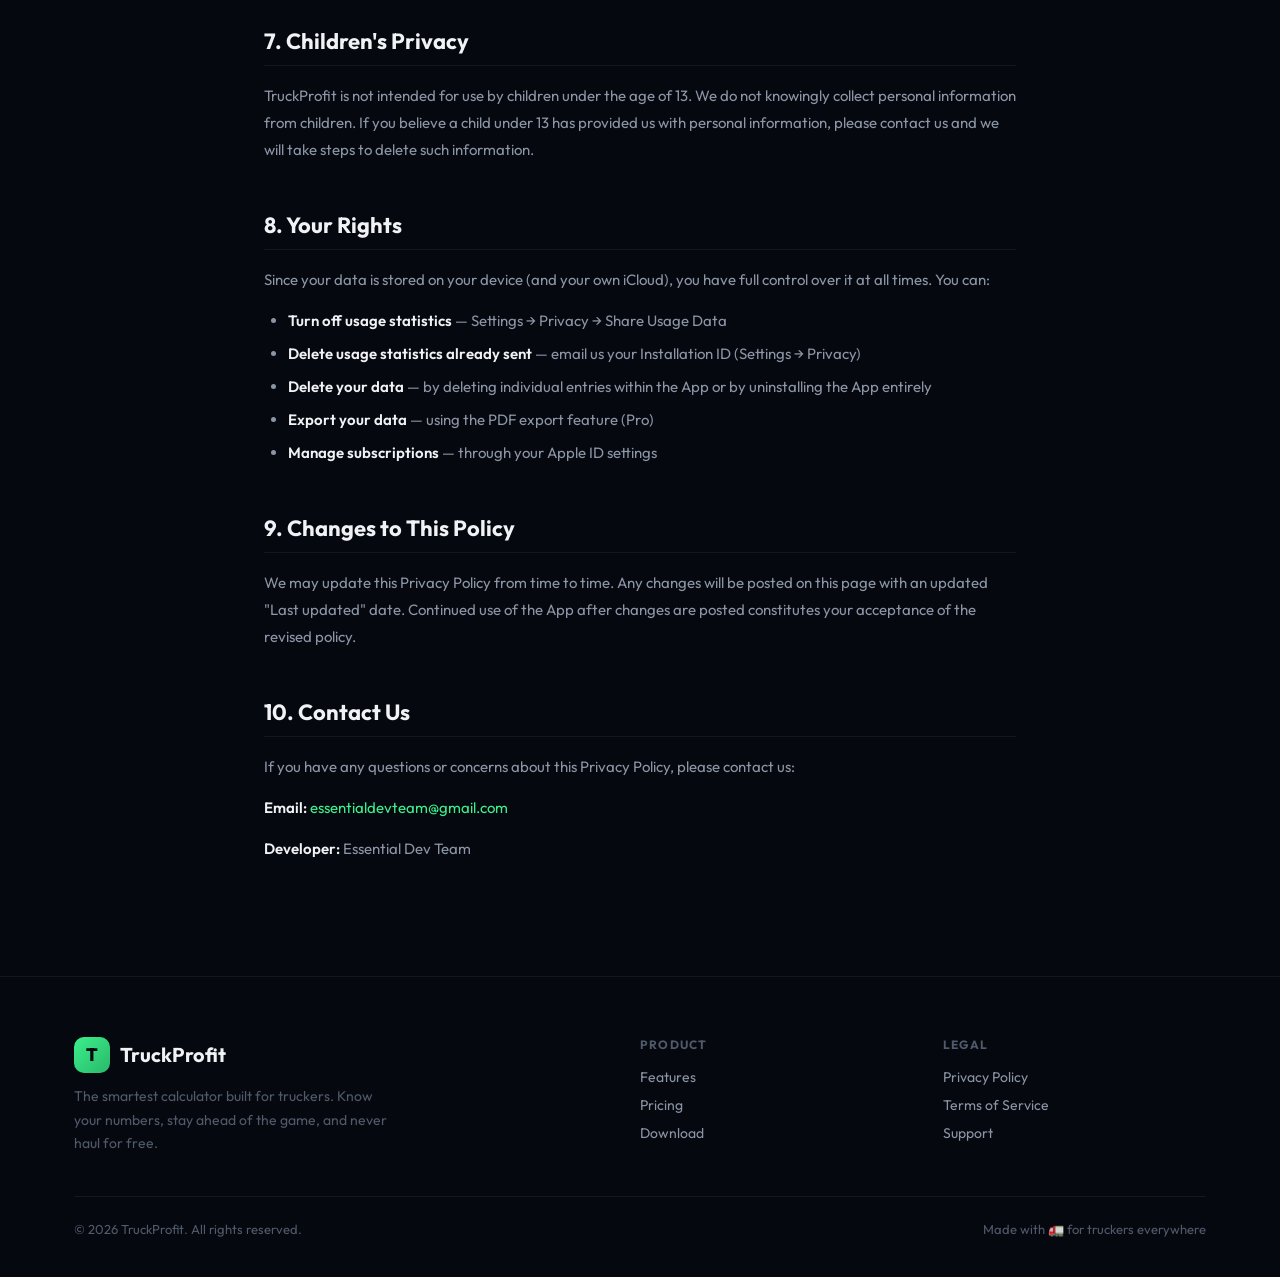
==== commit 7648fc8c: "Privacy policy: optional location for empty miles to pickup; maps wording" ====
--- a/privacy.html
+++ b/privacy.html
@@ -70,8 +70,11 @@
             <li><strong>Delete what was sent:</strong> copy your Installation ID from Settings → Privacy and email it to us; we will delete all records for it.</li>
         </ul>
 
-        <h3>2.4 Distance Estimates</h3>
-        <p>When you tap Estimate Distance (Pro), the ZIP codes you entered are sent to Apple's mapping service to calculate the driving route. This request goes to Apple, not to us, and is governed by Apple's Privacy Policy.</p>
+        <h3>2.4 Distance Estimates and Maps</h3>
+        <p>To place your stops on the map and calculate driving routes (Pro), the ZIP codes you enter are sent to Apple's mapping service. This request goes to Apple, not to us, and is governed by Apple's Privacy Policy.</p>
+
+        <h3>2.5 Your Location (optional)</h3>
+        <p>If you tap "Show my distance to pickup" and allow location access, the App uses your device's approximate location to show the empty miles from your truck to the pickup. Your location is used only on your device and in the directions request to Apple; it is <strong>never sent to us, stored, or included in usage statistics</strong>. You can turn it off with "I'm dispatching this load", or remove access any time in iOS Settings → Privacy &amp; Security → Location Services.</p>
 
         <h2>3. How We Use Information</h2>
         <p>Any information we collect is used solely for the following purposes:</p>
@@ -92,7 +95,7 @@
         <ul>
             <li><strong>Apple StoreKit</strong> — for in-app subscription management and payment processing</li>
             <li><strong>Apple iCloud</strong> — to sync your data between your own devices when iCloud Sync is on</li>
-            <li><strong>Apple Maps</strong> — to calculate route distance from ZIP codes when you request an estimate</li>
+            <li><strong>Apple Maps</strong> — to place ZIP codes on the map and calculate routes, including the optional drive from your location to the pickup</li>
             <li><strong>Apple App Analytics</strong> — for anonymized, aggregate usage statistics</li>
             <li><strong>Supabase</strong> — hosts our anonymous usage statistics on our behalf (see section 2.3). It does not use the data for its own purposes.</li>
         </ul>
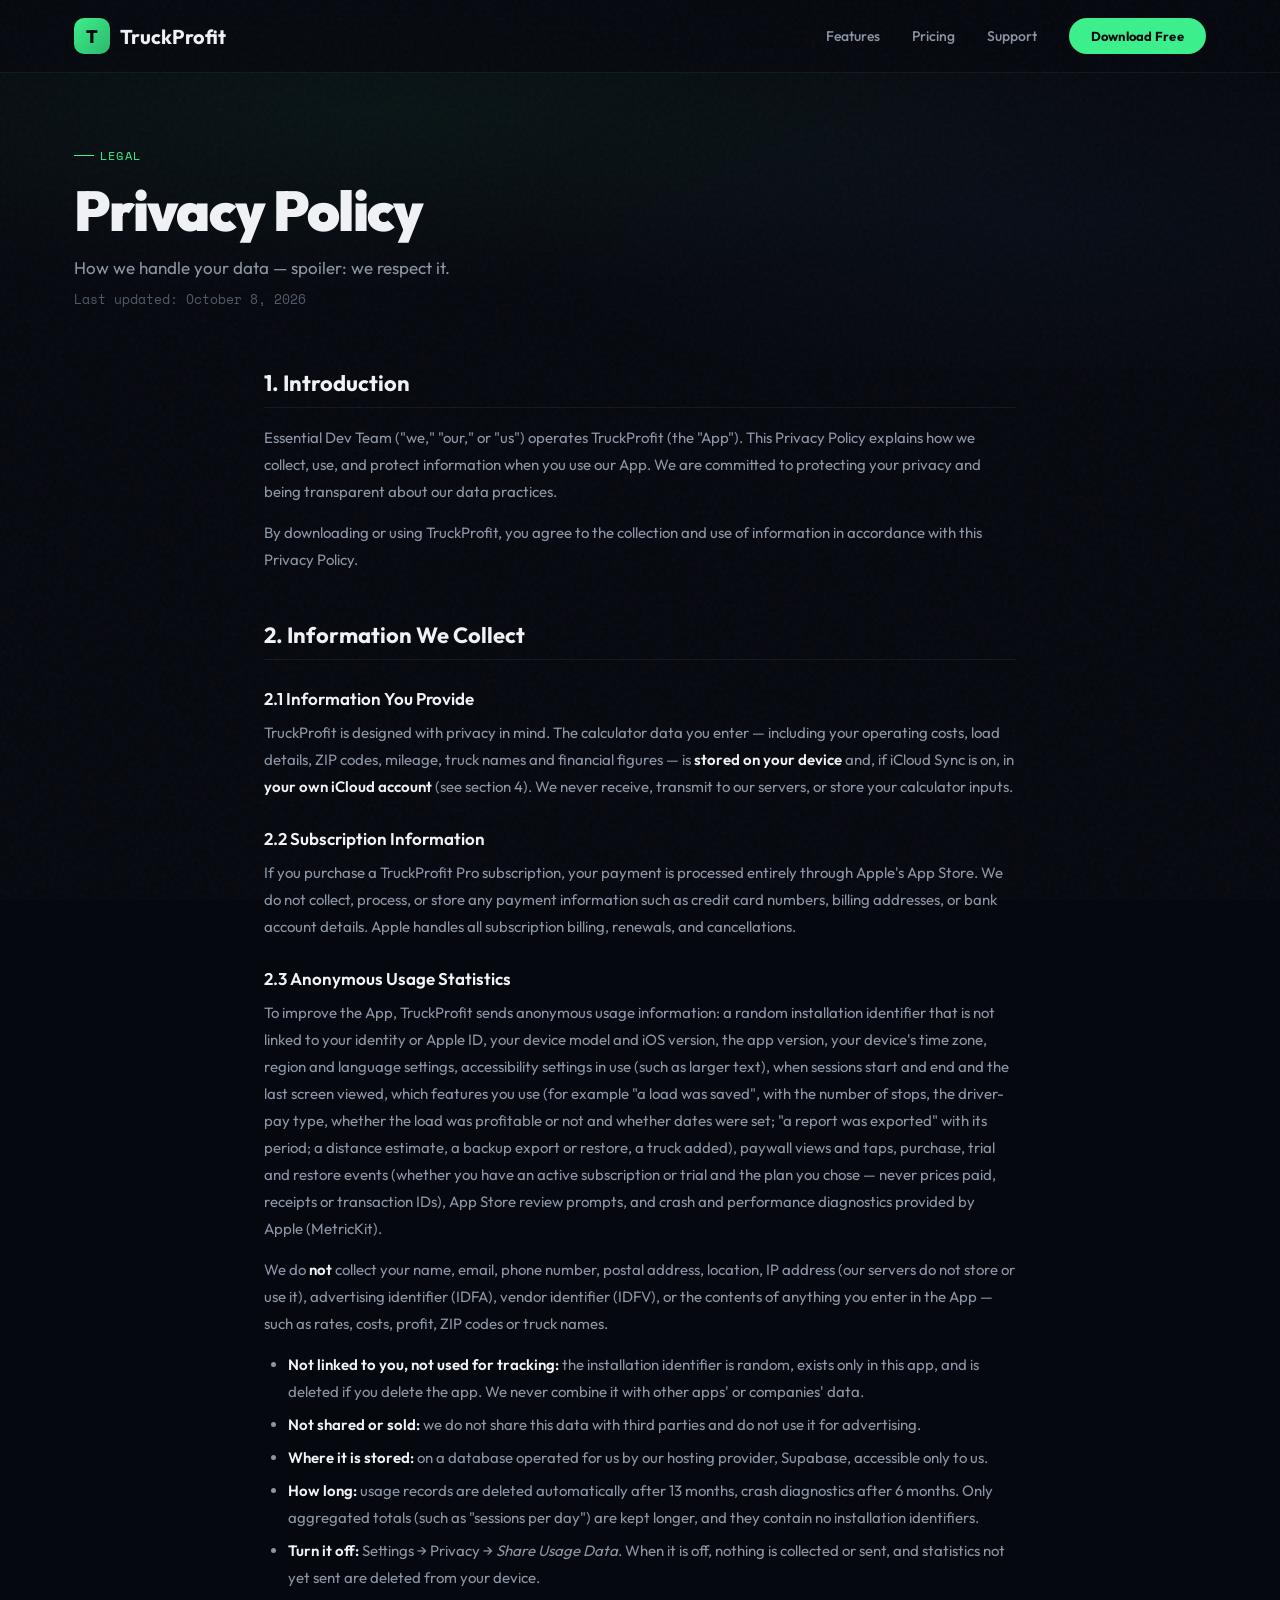
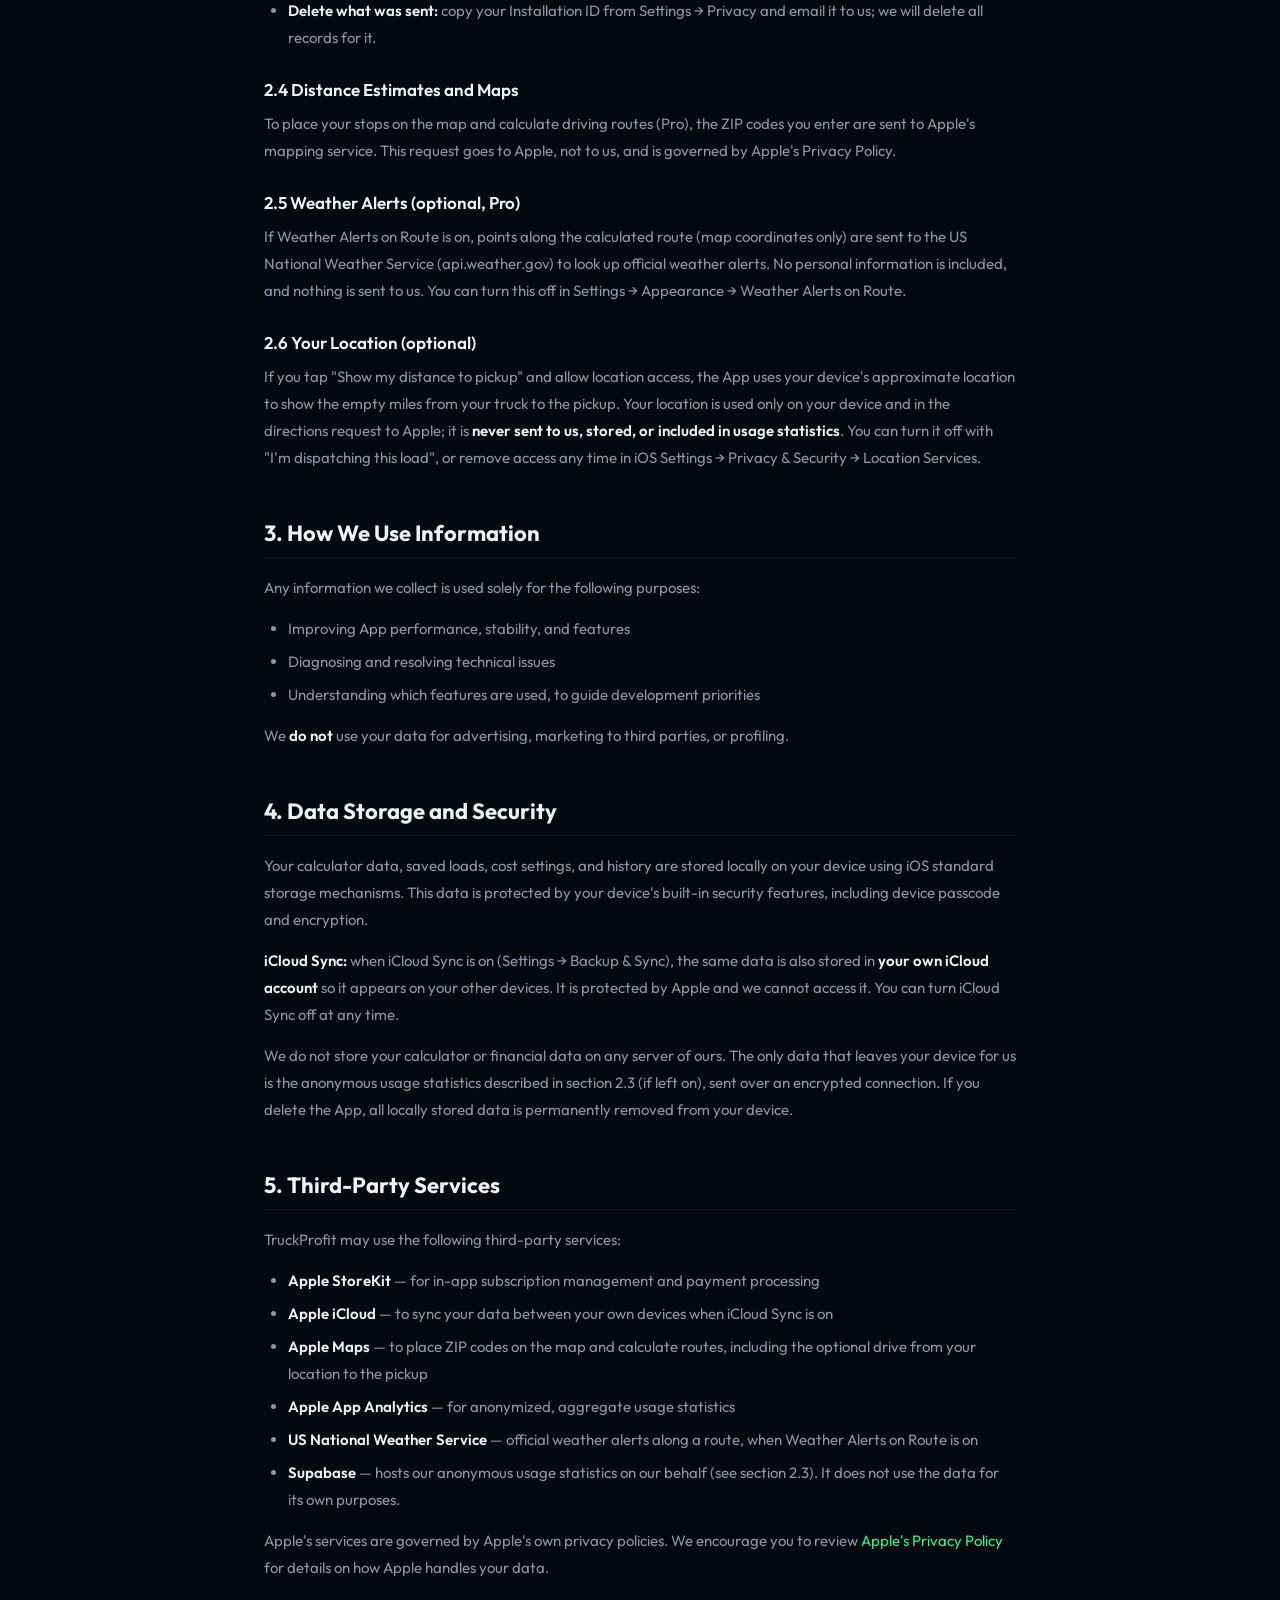
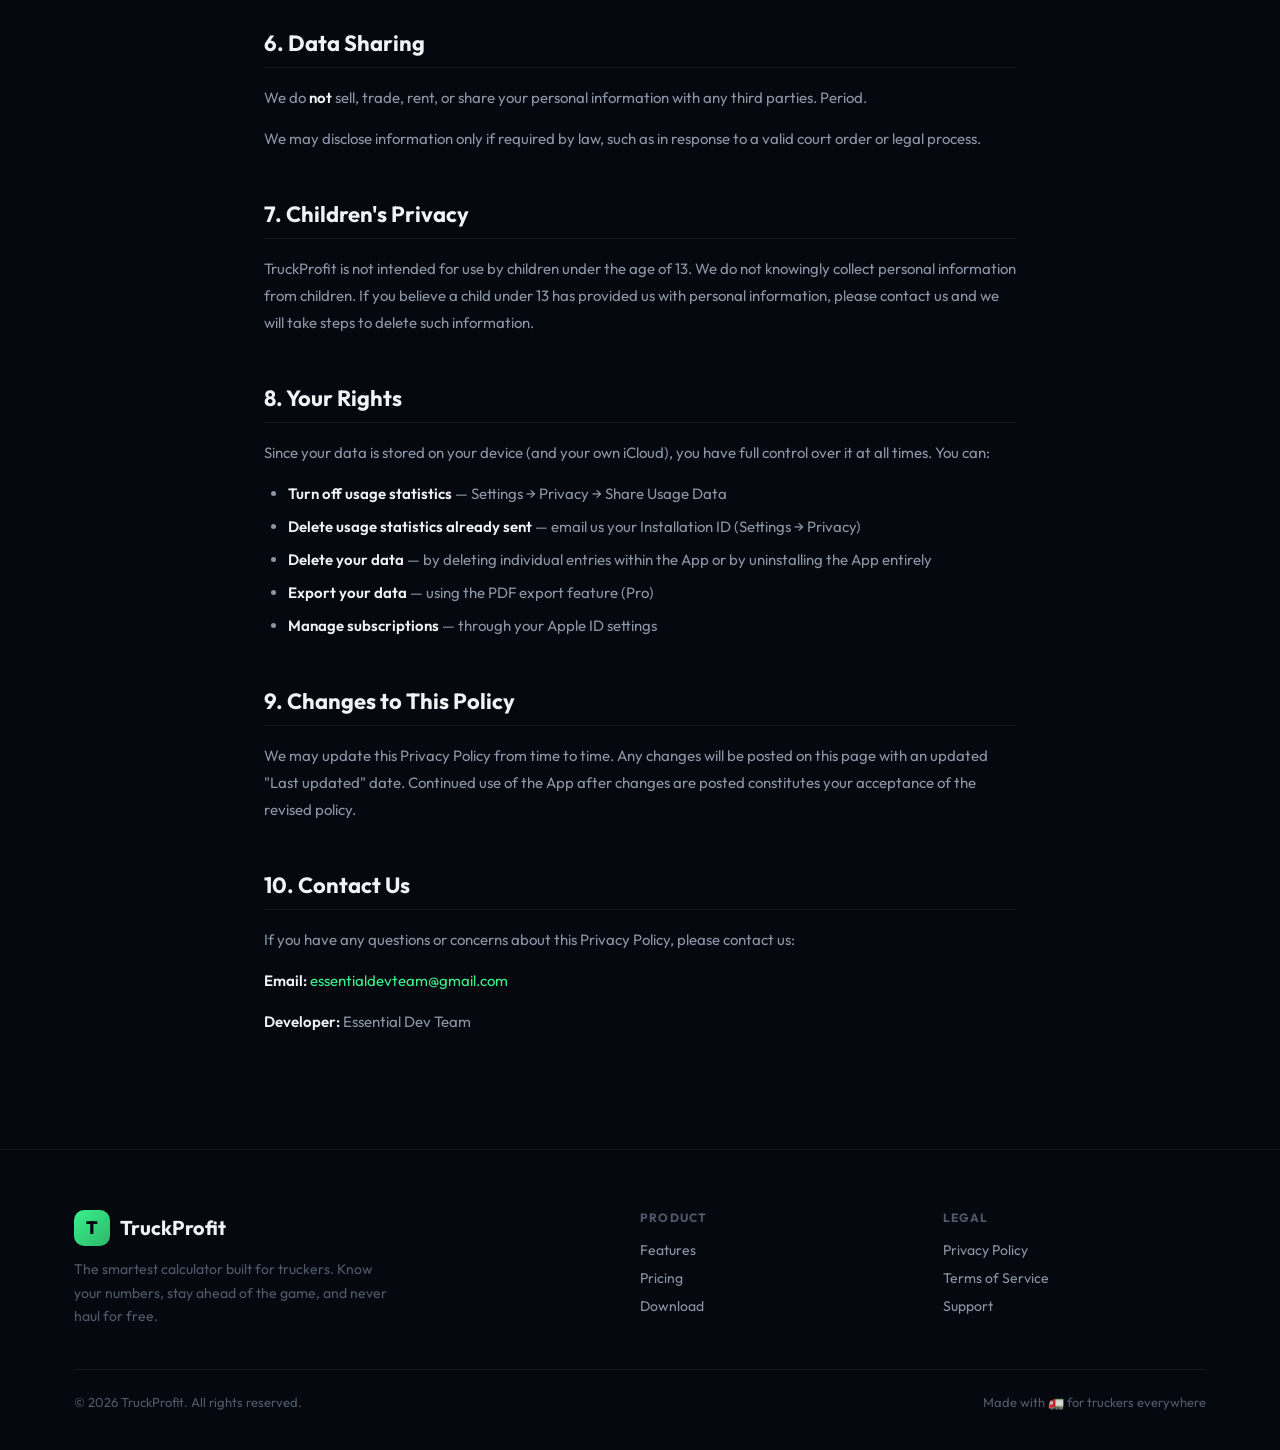
==== commit 94275278: "Privacy policy: optional NWS weather alerts on route" ====
--- a/privacy.html
+++ b/privacy.html
@@ -73,7 +73,10 @@
         <h3>2.4 Distance Estimates and Maps</h3>
         <p>To place your stops on the map and calculate driving routes (Pro), the ZIP codes you enter are sent to Apple's mapping service. This request goes to Apple, not to us, and is governed by Apple's Privacy Policy.</p>
 
-        <h3>2.5 Your Location (optional)</h3>
+        <h3>2.5 Weather Alerts (optional, Pro)</h3>
+        <p>If Weather Alerts on Route is on, points along the calculated route (map coordinates only) are sent to the US National Weather Service (api.weather.gov) to look up official weather alerts. No personal information is included, and nothing is sent to us. You can turn this off in Settings → Appearance → Weather Alerts on Route.</p>
+
+        <h3>2.6 Your Location (optional)</h3>
         <p>If you tap "Show my distance to pickup" and allow location access, the App uses your device's approximate location to show the empty miles from your truck to the pickup. Your location is used only on your device and in the directions request to Apple; it is <strong>never sent to us, stored, or included in usage statistics</strong>. You can turn it off with "I'm dispatching this load", or remove access any time in iOS Settings → Privacy &amp; Security → Location Services.</p>
 
         <h2>3. How We Use Information</h2>
@@ -97,6 +100,7 @@
             <li><strong>Apple iCloud</strong> — to sync your data between your own devices when iCloud Sync is on</li>
             <li><strong>Apple Maps</strong> — to place ZIP codes on the map and calculate routes, including the optional drive from your location to the pickup</li>
             <li><strong>Apple App Analytics</strong> — for anonymized, aggregate usage statistics</li>
+            <li><strong>US National Weather Service</strong> — official weather alerts along a route, when Weather Alerts on Route is on</li>
             <li><strong>Supabase</strong> — hosts our anonymous usage statistics on our behalf (see section 2.3). It does not use the data for its own purposes.</li>
         </ul>
         <p>Apple's services are governed by Apple's own privacy policies. We encourage you to review <a href="https://www.apple.com/privacy/" target="_blank" rel="noopener">Apple's Privacy Policy</a> for details on how Apple handles your data.</p>
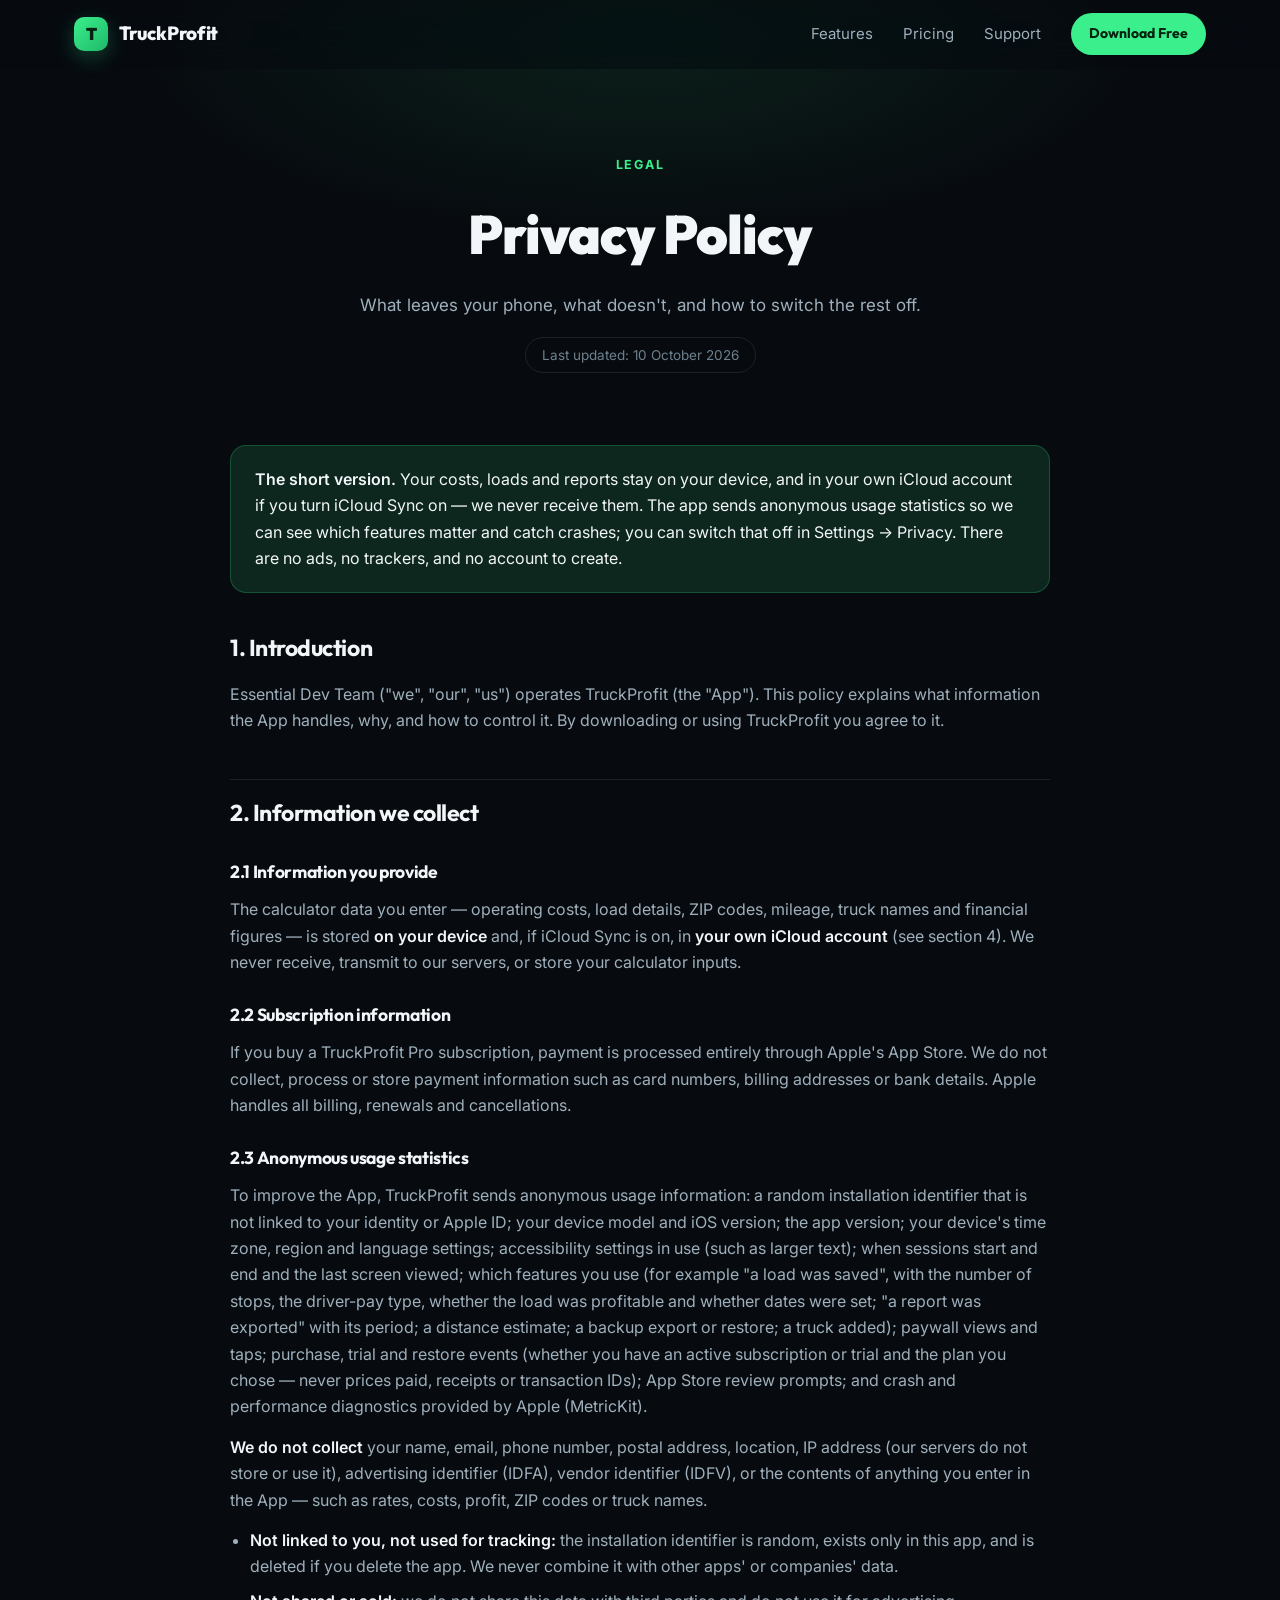
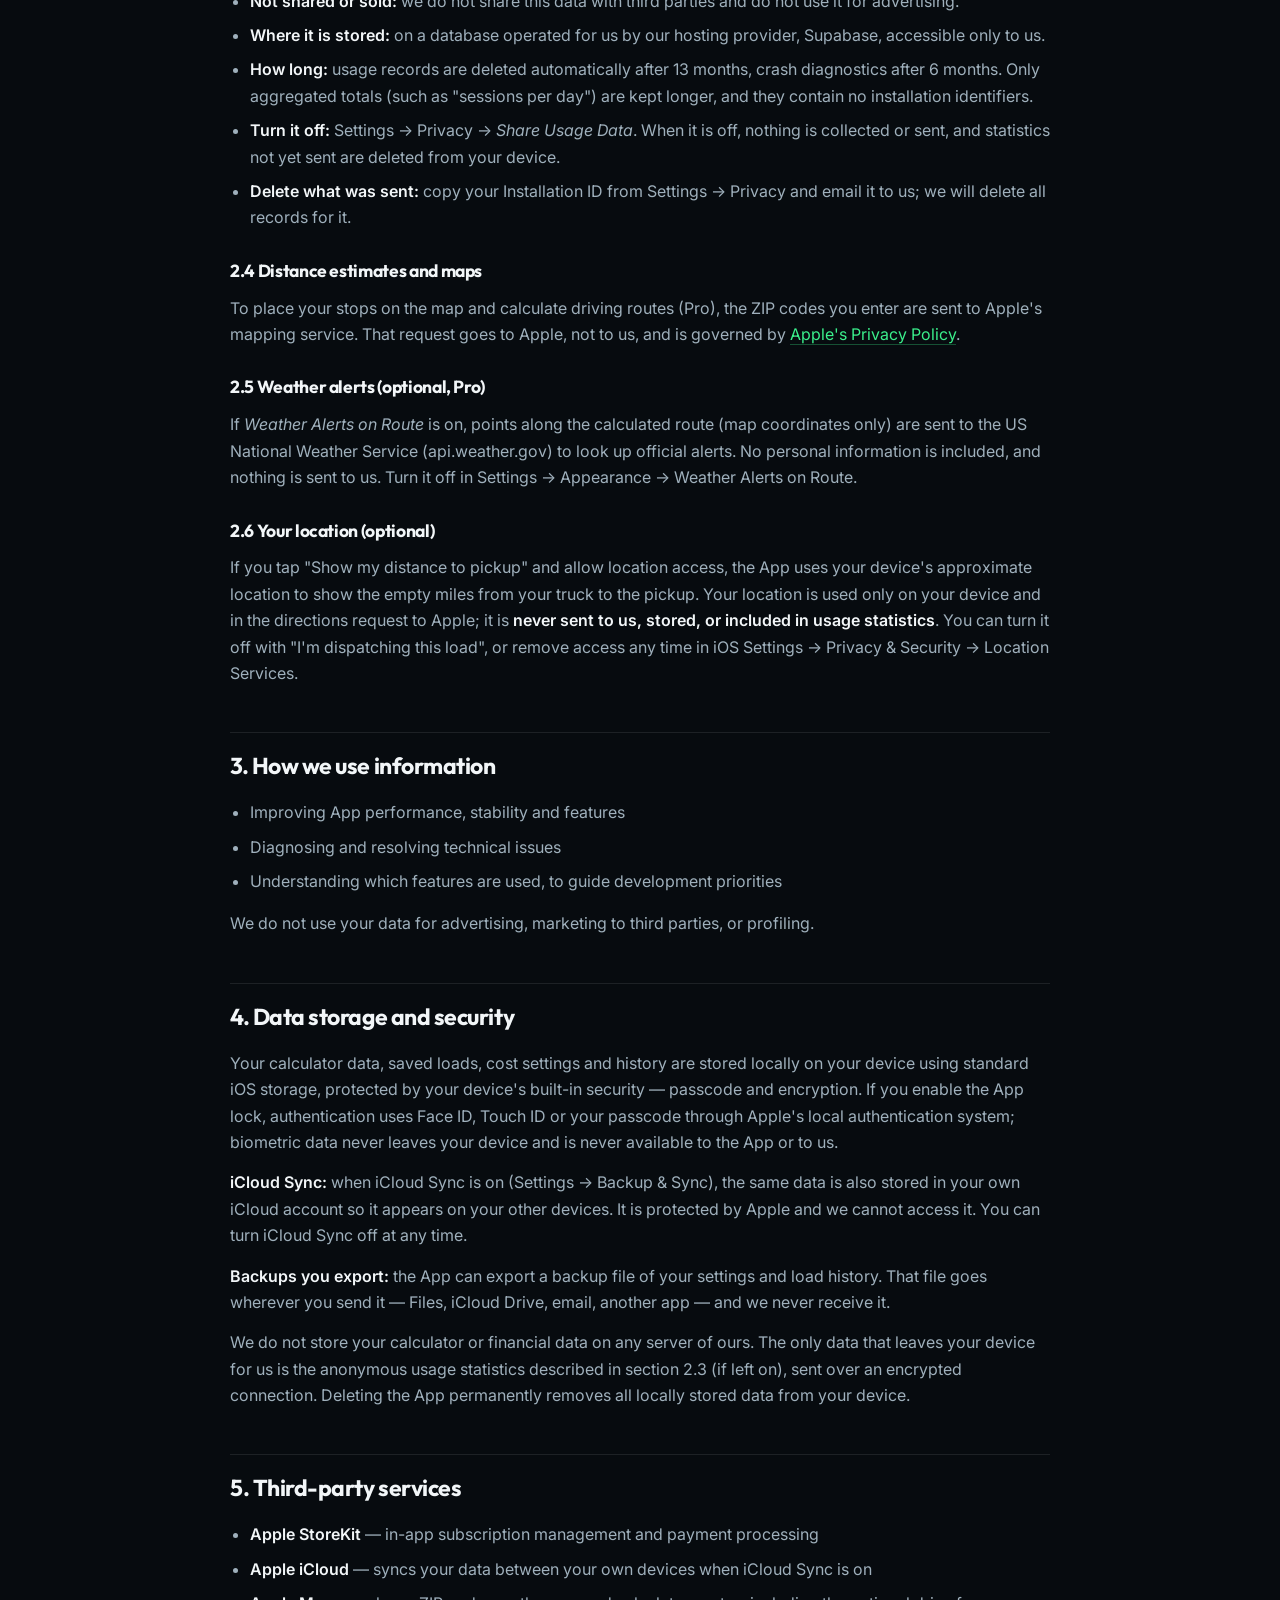
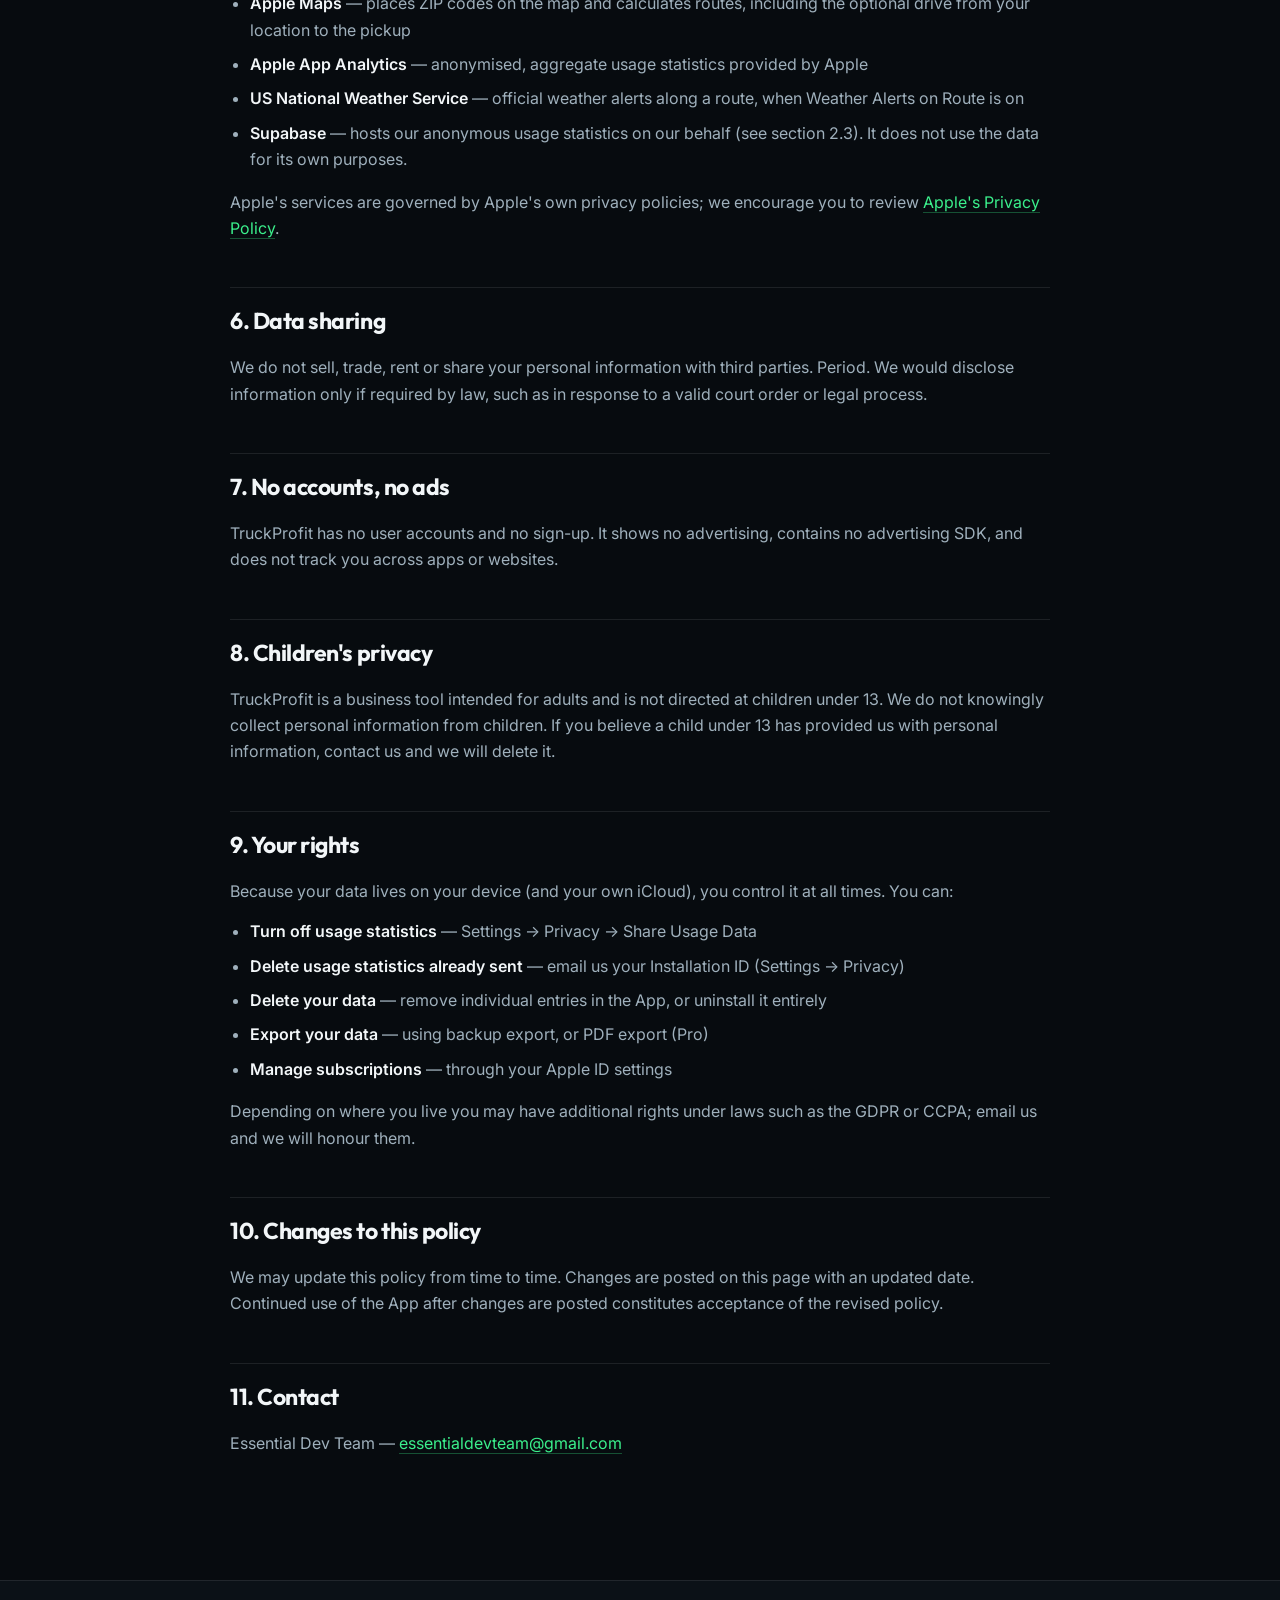
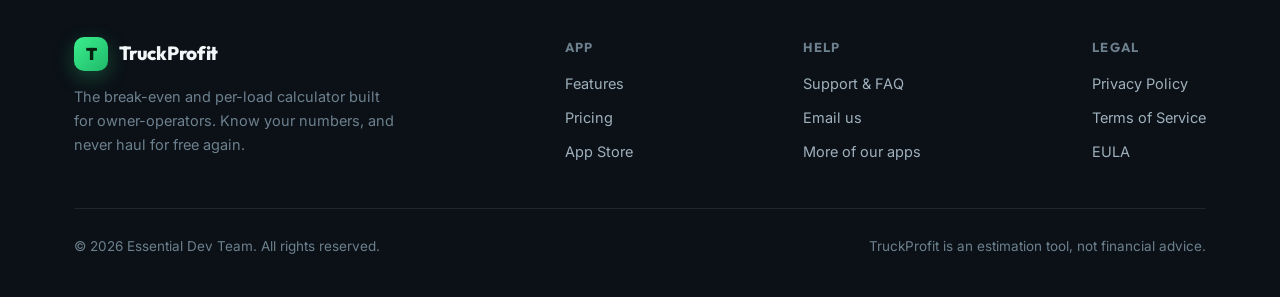
==== commit 3ed9e968: "Rebuild the site for TruckProfit 2.0 with real screenshots Design: shared style.css + app.js across " ====
--- a/privacy.html
+++ b/privacy.html
@@ -1,175 +1,162 @@
 <!DOCTYPE html>
 <html lang="en">
 <head>
-    <meta charset="UTF-8">
-    <meta name="viewport" content="width=device-width, initial-scale=1.0">
-    <title>Privacy Policy — TruckProfit</title>
-    <meta name="description" content="Privacy Policy for TruckProfit — the smartest calculator built for truckers.">
-    <link rel="preconnect" href="https://fonts.googleapis.com">
-    <link rel="preconnect" href="https://fonts.gstatic.com" crossorigin>
-    <link href="https://fonts.googleapis.com/css2?family=Outfit:wght@300;400;500;600;700;800;900&family=Space+Mono:wght@400;700&display=swap" rel="stylesheet">
-    <link rel="stylesheet" href="style.css">
+<meta charset="UTF-8">
+<meta name="viewport" content="width=device-width, initial-scale=1">
+<title>Privacy Policy — TruckProfit</title>
+<meta name="description" content="How TruckProfit handles your data: your costs and loads stay on your device, iCloud sync is your own, and usage statistics are anonymous and optional.">
+<meta name="theme-color" content="#070B0F">
+<link rel="preconnect" href="https://fonts.googleapis.com">
+<link rel="preconnect" href="https://fonts.gstatic.com" crossorigin>
+<link href="https://fonts.googleapis.com/css2?family=Outfit:wght@400;600;700;800;900&family=Inter:wght@400;500;600&display=swap" rel="stylesheet">
+<link rel="stylesheet" href="style.css">
+<style>
+.page-head::before{content:'';position:absolute;inset:0;pointer-events:none;
+  background:radial-gradient(ellipse 60% 70% at 50% 10%,rgba(59,240,140,.09),transparent 65%)}
+</style>
 </head>
 <body>
+<nav class="nav">
+  <div class="container nav-inner">
+    <a class="brand" href="index.html"><span class="brand-mark">T</span>TruckProfit</a>
+    <button class="nav-toggle" aria-label="Menu" aria-expanded="false">☰</button>
+    <div class="nav-links">
+      <a href="index.html#features">Features</a>
+      <a href="index.html#pricing">Pricing</a>
+      <a href="support.html">Support</a>
+      <a class="nav-cta" href="https://apps.apple.com/us/app/truckprofit/id6758944009">Download Free</a>
+    </div>
+  </div>
+</nav>
+<header class="page-head">
+  <div class="container">
+    <span class="eyebrow">Legal</span>
+    <h1>Privacy Policy</h1>
+    <p>What leaves your phone, what doesn't, and how to switch the rest off.</p>
+    <div class="updated">Last updated: 10 October 2026</div>
+  </div>
+</header>
 
-<!-- Navigation -->
-<nav id="nav">
-    <div class="container">
-        <a href="index.html" class="nav-logo">
-            <div class="nav-logo-icon">T</div>
-            <span class="nav-logo-text">TruckProfit</span>
-        </a>
-        <div class="nav-links" id="navLinks">
-            <a href="index.html#features">Features</a>
-            <a href="index.html#pricing">Pricing</a>
-            <a href="support.html">Support</a>
-            <a href="index.html#download" class="nav-cta">Download Free</a>
-        </div>
-        <button class="hamburger" id="hamburger" aria-label="Menu">
-            <span></span><span></span><span></span>
-        </button>
+<main class="container">
+<div class="doc reveal">
+
+<div class="callout"><p><strong>The short version.</strong> Your costs, loads and reports stay on your device, and in your own iCloud account if you turn iCloud Sync on — we never receive them. The app sends anonymous usage statistics so we can see which features matter and catch crashes; you can switch that off in Settings → Privacy. There are no ads, no trackers, and no account to create.</p></div>
+
+<h2>1. Introduction</h2>
+<p>Essential Dev Team ("we", "our", "us") operates TruckProfit (the "App"). This policy explains what information the App handles, why, and how to control it. By downloading or using TruckProfit you agree to it.</p>
+
+<h2>2. Information we collect</h2>
+
+<h3>2.1 Information you provide</h3>
+<p>The calculator data you enter — operating costs, load details, ZIP codes, mileage, truck names and financial figures — is stored <strong>on your device</strong> and, if iCloud Sync is on, in <strong>your own iCloud account</strong> (see section 4). We never receive, transmit to our servers, or store your calculator inputs.</p>
+
+<h3>2.2 Subscription information</h3>
+<p>If you buy a TruckProfit Pro subscription, payment is processed entirely through Apple's App Store. We do not collect, process or store payment information such as card numbers, billing addresses or bank details. Apple handles all billing, renewals and cancellations.</p>
+
+<h3>2.3 Anonymous usage statistics</h3>
+<p>To improve the App, TruckProfit sends anonymous usage information: a random installation identifier that is not linked to your identity or Apple ID; your device model and iOS version; the app version; your device's time zone, region and language settings; accessibility settings in use (such as larger text); when sessions start and end and the last screen viewed; which features you use (for example "a load was saved", with the number of stops, the driver-pay type, whether the load was profitable and whether dates were set; "a report was exported" with its period; a distance estimate; a backup export or restore; a truck added); paywall views and taps; purchase, trial and restore events (whether you have an active subscription or trial and the plan you chose — never prices paid, receipts or transaction IDs); App Store review prompts; and crash and performance diagnostics provided by Apple (MetricKit).</p>
+<p><strong>We do not collect</strong> your name, email, phone number, postal address, location, IP address (our servers do not store or use it), advertising identifier (IDFA), vendor identifier (IDFV), or the contents of anything you enter in the App — such as rates, costs, profit, ZIP codes or truck names.</p>
+<ul>
+  <li><strong>Not linked to you, not used for tracking:</strong> the installation identifier is random, exists only in this app, and is deleted if you delete the app. We never combine it with other apps' or companies' data.</li>
+  <li><strong>Not shared or sold:</strong> we do not share this data with third parties and do not use it for advertising.</li>
+  <li><strong>Where it is stored:</strong> on a database operated for us by our hosting provider, Supabase, accessible only to us.</li>
+  <li><strong>How long:</strong> usage records are deleted automatically after 13 months, crash diagnostics after 6 months. Only aggregated totals (such as "sessions per day") are kept longer, and they contain no installation identifiers.</li>
+  <li><strong>Turn it off:</strong> Settings → Privacy → <em>Share Usage Data</em>. When it is off, nothing is collected or sent, and statistics not yet sent are deleted from your device.</li>
+  <li><strong>Delete what was sent:</strong> copy your Installation ID from Settings → Privacy and email it to us; we will delete all records for it.</li>
+</ul>
+
+<h3>2.4 Distance estimates and maps</h3>
+<p>To place your stops on the map and calculate driving routes (Pro), the ZIP codes you enter are sent to Apple's mapping service. That request goes to Apple, not to us, and is governed by <a href="https://www.apple.com/legal/privacy/">Apple's Privacy Policy</a>.</p>
+
+<h3>2.5 Weather alerts (optional, Pro)</h3>
+<p>If <em>Weather Alerts on Route</em> is on, points along the calculated route (map coordinates only) are sent to the US National Weather Service (api.weather.gov) to look up official alerts. No personal information is included, and nothing is sent to us. Turn it off in Settings → Appearance → Weather Alerts on Route.</p>
+
+<h3>2.6 Your location (optional)</h3>
+<p>If you tap "Show my distance to pickup" and allow location access, the App uses your device's approximate location to show the empty miles from your truck to the pickup. Your location is used only on your device and in the directions request to Apple; it is <strong>never sent to us, stored, or included in usage statistics</strong>. You can turn it off with "I'm dispatching this load", or remove access any time in iOS Settings → Privacy &amp; Security → Location Services.</p>
+
+<h2>3. How we use information</h2>
+<ul>
+  <li>Improving App performance, stability and features</li>
+  <li>Diagnosing and resolving technical issues</li>
+  <li>Understanding which features are used, to guide development priorities</li>
+</ul>
+<p>We do not use your data for advertising, marketing to third parties, or profiling.</p>
+
+<h2>4. Data storage and security</h2>
+<p>Your calculator data, saved loads, cost settings and history are stored locally on your device using standard iOS storage, protected by your device's built-in security — passcode and encryption. If you enable the App lock, authentication uses Face ID, Touch ID or your passcode through Apple's local authentication system; biometric data never leaves your device and is never available to the App or to us.</p>
+<p><strong>iCloud Sync:</strong> when iCloud Sync is on (Settings → Backup &amp; Sync), the same data is also stored in your own iCloud account so it appears on your other devices. It is protected by Apple and we cannot access it. You can turn iCloud Sync off at any time.</p>
+<p><strong>Backups you export:</strong> the App can export a backup file of your settings and load history. That file goes wherever you send it — Files, iCloud Drive, email, another app — and we never receive it.</p>
+<p>We do not store your calculator or financial data on any server of ours. The only data that leaves your device for us is the anonymous usage statistics described in section 2.3 (if left on), sent over an encrypted connection. Deleting the App permanently removes all locally stored data from your device.</p>
+
+<h2>5. Third-party services</h2>
+<ul>
+  <li><strong>Apple StoreKit</strong> — in-app subscription management and payment processing</li>
+  <li><strong>Apple iCloud</strong> — syncs your data between your own devices when iCloud Sync is on</li>
+  <li><strong>Apple Maps</strong> — places ZIP codes on the map and calculates routes, including the optional drive from your location to the pickup</li>
+  <li><strong>Apple App Analytics</strong> — anonymised, aggregate usage statistics provided by Apple</li>
+  <li><strong>US National Weather Service</strong> — official weather alerts along a route, when Weather Alerts on Route is on</li>
+  <li><strong>Supabase</strong> — hosts our anonymous usage statistics on our behalf (see section 2.3). It does not use the data for its own purposes.</li>
+</ul>
+<p>Apple's services are governed by Apple's own privacy policies; we encourage you to review <a href="https://www.apple.com/legal/privacy/">Apple's Privacy Policy</a>.</p>
+
+<h2>6. Data sharing</h2>
+<p>We do not sell, trade, rent or share your personal information with third parties. Period. We would disclose information only if required by law, such as in response to a valid court order or legal process.</p>
+
+<h2>7. No accounts, no ads</h2>
+<p>TruckProfit has no user accounts and no sign-up. It shows no advertising, contains no advertising SDK, and does not track you across apps or websites.</p>
+
+<h2>8. Children's privacy</h2>
+<p>TruckProfit is a business tool intended for adults and is not directed at children under 13. We do not knowingly collect personal information from children. If you believe a child under 13 has provided us with personal information, contact us and we will delete it.</p>
+
+<h2>9. Your rights</h2>
+<p>Because your data lives on your device (and your own iCloud), you control it at all times. You can:</p>
+<ul>
+  <li><strong>Turn off usage statistics</strong> — Settings → Privacy → Share Usage Data</li>
+  <li><strong>Delete usage statistics already sent</strong> — email us your Installation ID (Settings → Privacy)</li>
+  <li><strong>Delete your data</strong> — remove individual entries in the App, or uninstall it entirely</li>
+  <li><strong>Export your data</strong> — using backup export, or PDF export (Pro)</li>
+  <li><strong>Manage subscriptions</strong> — through your Apple ID settings</li>
+</ul>
+<p>Depending on where you live you may have additional rights under laws such as the GDPR or CCPA; email us and we will honour them.</p>
+
+<h2>10. Changes to this policy</h2>
+<p>We may update this policy from time to time. Changes are posted on this page with an updated date. Continued use of the App after changes are posted constitutes acceptance of the revised policy.</p>
+
+<h2>11. Contact</h2>
+<p>Essential Dev Team — <a href="mailto:essentialdevteam@gmail.com">essentialdevteam@gmail.com</a></p>
+
+</div>
+</main>
+<footer>
+  <div class="container">
+    <div class="foot-grid">
+      <div class="foot-brand">
+        <a class="brand" href="index.html"><span class="brand-mark">T</span>TruckProfit</a>
+        <p>The break-even and per-load calculator built for owner-operators. Know your numbers, and never haul for free again.</p>
+      </div>
+      <div class="foot-col">
+        <h4>App</h4>
+        <a href="index.html#features">Features</a><a href="index.html#pricing">Pricing</a>
+        <a href="https://apps.apple.com/us/app/truckprofit/id6758944009">App Store</a>
+      </div>
+      <div class="foot-col">
+        <h4>Help</h4>
+        <a href="support.html">Support &amp; FAQ</a>
+        <a href="mailto:essentialdevteam@gmail.com">Email us</a>
+        <a href="https://apps.apple.com/us/developer/dumitru-bumbu/id1868107712">More of our apps</a>
+      </div>
+      <div class="foot-col">
+        <h4>Legal</h4>
+        <a href="privacy.html">Privacy Policy</a><a href="terms.html">Terms of Service</a>
+        <a href="https://www.apple.com/legal/internet-services/itunes/dev/stdeula/">EULA</a>
+      </div>
     </div>
-</nav>
-
-<!-- Page Hero -->
-<section class="page-hero">
-    <div class="page-hero-bg"></div>
-    <div class="container fade-in">
-        <span class="section-tag">Legal</span>
-        <h1>Privacy Policy</h1>
-        <p>How we handle your data — spoiler: we respect it.</p>
-        <div class="legal-date">Last updated: October 8, 2026</div>
+    <div class="foot-bottom">
+      <span>© <span data-year>2026</span> Essential Dev Team. All rights reserved.</span>
+      <span>TruckProfit is an estimation tool, not financial advice.</span>
     </div>
-</section>
-
-<!-- Content -->
-<section class="legal-content">
-    <div class="container">
-
-        <h2>1. Introduction</h2>
-        <p>Essential Dev Team ("we," "our," or "us") operates TruckProfit (the "App"). This Privacy Policy explains how we collect, use, and protect information when you use our App. We are committed to protecting your privacy and being transparent about our data practices.</p>
-        <p>By downloading or using TruckProfit, you agree to the collection and use of information in accordance with this Privacy Policy.</p>
-
-        <h2>2. Information We Collect</h2>
-
-        <h3>2.1 Information You Provide</h3>
-        <p>TruckProfit is designed with privacy in mind. The calculator data you enter — including your operating costs, load details, ZIP codes, mileage, truck names and financial figures — is <strong>stored on your device</strong> and, if iCloud Sync is on, in <strong>your own iCloud account</strong> (see section 4). We never receive, transmit to our servers, or store your calculator inputs.</p>
-
-        <h3>2.2 Subscription Information</h3>
-        <p>If you purchase a TruckProfit Pro subscription, your payment is processed entirely through Apple's App Store. We do not collect, process, or store any payment information such as credit card numbers, billing addresses, or bank account details. Apple handles all subscription billing, renewals, and cancellations.</p>
-
-        <h3>2.3 Anonymous Usage Statistics</h3>
-        <p>To improve the App, TruckProfit sends anonymous usage information: a random installation identifier that is not linked to your identity or Apple ID, your device model and iOS version, the app version, your device's time zone, region and language settings, accessibility settings in use (such as larger text), when sessions start and end and the last screen viewed, which features you use (for example "a load was saved", with the number of stops, the driver-pay type, whether the load was profitable or not and whether dates were set; "a report was exported" with its period; a distance estimate, a backup export or restore, a truck added), paywall views and taps, purchase, trial and restore events (whether you have an active subscription or trial and the plan you chose — never prices paid, receipts or transaction IDs), App Store review prompts, and crash and performance diagnostics provided by Apple (MetricKit).</p>
-        <p>We do <strong>not</strong> collect your name, email, phone number, postal address, location, IP address (our servers do not store or use it), advertising identifier (IDFA), vendor identifier (IDFV), or the contents of anything you enter in the App — such as rates, costs, profit, ZIP codes or truck names.</p>
-        <ul>
-            <li><strong>Not linked to you, not used for tracking:</strong> the installation identifier is random, exists only in this app, and is deleted if you delete the app. We never combine it with other apps' or companies' data.</li>
-            <li><strong>Not shared or sold:</strong> we do not share this data with third parties and do not use it for advertising.</li>
-            <li><strong>Where it is stored:</strong> on a database operated for us by our hosting provider, Supabase, accessible only to us.</li>
-            <li><strong>How long:</strong> usage records are deleted automatically after 13 months, crash diagnostics after 6 months. Only aggregated totals (such as "sessions per day") are kept longer, and they contain no installation identifiers.</li>
-            <li><strong>Turn it off:</strong> Settings → Privacy → <em>Share Usage Data</em>. When it is off, nothing is collected or sent, and statistics not yet sent are deleted from your device.</li>
-            <li><strong>Delete what was sent:</strong> copy your Installation ID from Settings → Privacy and email it to us; we will delete all records for it.</li>
-        </ul>
-
-        <h3>2.4 Distance Estimates and Maps</h3>
-        <p>To place your stops on the map and calculate driving routes (Pro), the ZIP codes you enter are sent to Apple's mapping service. This request goes to Apple, not to us, and is governed by Apple's Privacy Policy.</p>
-
-        <h3>2.5 Weather Alerts (optional, Pro)</h3>
-        <p>If Weather Alerts on Route is on, points along the calculated route (map coordinates only) are sent to the US National Weather Service (api.weather.gov) to look up official weather alerts. No personal information is included, and nothing is sent to us. You can turn this off in Settings → Appearance → Weather Alerts on Route.</p>
-
-        <h3>2.6 Your Location (optional)</h3>
-        <p>If you tap "Show my distance to pickup" and allow location access, the App uses your device's approximate location to show the empty miles from your truck to the pickup. Your location is used only on your device and in the directions request to Apple; it is <strong>never sent to us, stored, or included in usage statistics</strong>. You can turn it off with "I'm dispatching this load", or remove access any time in iOS Settings → Privacy &amp; Security → Location Services.</p>
-
-        <h2>3. How We Use Information</h2>
-        <p>Any information we collect is used solely for the following purposes:</p>
-        <ul>
-            <li>Improving App performance, stability, and features</li>
-            <li>Diagnosing and resolving technical issues</li>
-            <li>Understanding which features are used, to guide development priorities</li>
-        </ul>
-        <p>We <strong>do not</strong> use your data for advertising, marketing to third parties, or profiling.</p>
-
-        <h2>4. Data Storage and Security</h2>
-        <p>Your calculator data, saved loads, cost settings, and history are stored locally on your device using iOS standard storage mechanisms. This data is protected by your device's built-in security features, including device passcode and encryption.</p>
-        <p><strong>iCloud Sync:</strong> when iCloud Sync is on (Settings → Backup &amp; Sync), the same data is also stored in <strong>your own iCloud account</strong> so it appears on your other devices. It is protected by Apple and we cannot access it. You can turn iCloud Sync off at any time.</p>
-        <p>We do not store your calculator or financial data on any server of ours. The only data that leaves your device for us is the anonymous usage statistics described in section 2.3 (if left on), sent over an encrypted connection. If you delete the App, all locally stored data is permanently removed from your device.</p>
-
-        <h2>5. Third-Party Services</h2>
-        <p>TruckProfit may use the following third-party services:</p>
-        <ul>
-            <li><strong>Apple StoreKit</strong> — for in-app subscription management and payment processing</li>
-            <li><strong>Apple iCloud</strong> — to sync your data between your own devices when iCloud Sync is on</li>
-            <li><strong>Apple Maps</strong> — to place ZIP codes on the map and calculate routes, including the optional drive from your location to the pickup</li>
-            <li><strong>Apple App Analytics</strong> — for anonymized, aggregate usage statistics</li>
-            <li><strong>US National Weather Service</strong> — official weather alerts along a route, when Weather Alerts on Route is on</li>
-            <li><strong>Supabase</strong> — hosts our anonymous usage statistics on our behalf (see section 2.3). It does not use the data for its own purposes.</li>
-        </ul>
-        <p>Apple's services are governed by Apple's own privacy policies. We encourage you to review <a href="https://www.apple.com/privacy/" target="_blank" rel="noopener">Apple's Privacy Policy</a> for details on how Apple handles your data.</p>
-
-        <h2>6. Data Sharing</h2>
-        <p>We do <strong>not</strong> sell, trade, rent, or share your personal information with any third parties. Period.</p>
-        <p>We may disclose information only if required by law, such as in response to a valid court order or legal process.</p>
-
-        <h2>7. Children's Privacy</h2>
-        <p>TruckProfit is not intended for use by children under the age of 13. We do not knowingly collect personal information from children. If you believe a child under 13 has provided us with personal information, please contact us and we will take steps to delete such information.</p>
-
-        <h2>8. Your Rights</h2>
-        <p>Since your data is stored on your device (and your own iCloud), you have full control over it at all times. You can:</p>
-        <ul>
-            <li><strong>Turn off usage statistics</strong> — Settings → Privacy → Share Usage Data</li>
-            <li><strong>Delete usage statistics already sent</strong> — email us your Installation ID (Settings → Privacy)</li>
-            <li><strong>Delete your data</strong> — by deleting individual entries within the App or by uninstalling the App entirely</li>
-            <li><strong>Export your data</strong> — using the PDF export feature (Pro)</li>
-            <li><strong>Manage subscriptions</strong> — through your Apple ID settings</li>
-        </ul>
-
-        <h2>9. Changes to This Policy</h2>
-        <p>We may update this Privacy Policy from time to time. Any changes will be posted on this page with an updated "Last updated" date. Continued use of the App after changes are posted constitutes your acceptance of the revised policy.</p>
-
-        <h2>10. Contact Us</h2>
-        <p>If you have any questions or concerns about this Privacy Policy, please contact us:</p>
-        <p><strong>Email:</strong> <a href="mailto:essentialdevteam@gmail.com">essentialdevteam@gmail.com</a></p>
-        <p><strong>Developer:</strong> Essential Dev Team</p>
-
-    </div>
-</section>
-
-<!-- Footer -->
-<footer>
-    <div class="container">
-        <div class="footer-grid">
-            <div class="footer-brand">
-                <a href="index.html" class="nav-logo">
-                    <div class="nav-logo-icon">T</div>
-                    <span class="nav-logo-text">TruckProfit</span>
-                </a>
-                <p>The smartest calculator built for truckers. Know your numbers, stay ahead of the game, and never haul for free.</p>
-            </div>
-            <div class="footer-col">
-                <h4>Product</h4>
-                <a href="index.html#features">Features</a>
-                <a href="index.html#pricing">Pricing</a>
-                <a href="index.html#download">Download</a>
-            </div>
-            <div class="footer-col">
-                <h4>Legal</h4>
-                <a href="privacy.html">Privacy Policy</a>
-                <a href="terms.html">Terms of Service</a>
-                <a href="support.html">Support</a>
-            </div>
-        </div>
-        <div class="footer-bottom">
-            <span>&copy; 2026 TruckProfit. All rights reserved.</span>
-            <span>Made with 🚛 for truckers everywhere</span>
-        </div>
-    </div>
+  </div>
 </footer>
-
-<script>
-    const nav = document.getElementById('nav');
-    window.addEventListener('scroll', () => nav.classList.toggle('scrolled', window.scrollY > 40));
-    document.getElementById('hamburger').addEventListener('click', () => document.getElementById('navLinks').classList.toggle('open'));
-    document.querySelectorAll('#navLinks a').forEach(a => a.addEventListener('click', () => document.getElementById('navLinks').classList.remove('open')));
-</script>
-
+<script src="app.js"></script>
 </body>
 </html>
--- a/style.css
+++ b/style.css
@@ -1,406 +1,188 @@
-:root {
-    --bg-deep: #06080F;
-    --bg-card: #0D1117;
-    --bg-card-hover: #151B25;
-    --surface: #1A2130;
-    --border: rgba(255,255,255,0.06);
-    --text-primary: #F0F2F5;
-    --text-secondary: #8B95A5;
-    --text-dim: #505A6A;
-    --accent: #3BF08C;
-    --accent-glow: rgba(59,240,140,0.15);
-    --accent-dim: #2AB86A;
-    --amber: #F0A83B;
-    --red: #F05A5A;
-    --blue: #3BA8F0;
-    --purple: #A06AF0;
-    --radius: 16px;
-    --radius-sm: 10px;
+/* TruckProfit — Essential Dev Team
+   Shared stylesheet for index / privacy / terms / support */
+
+:root{
+  --bg-deep:#070B0F;
+  --bg:#0B1117;
+  --bg-soft:#101922;
+  --card:rgba(255,255,255,0.035);
+  --card-strong:rgba(255,255,255,0.06);
+  --line:rgba(255,255,255,0.09);
+  --text:#F2F6F8;
+  --text-2:#9FB0BC;
+  --text-3:#6D808E;
+  --accent:#3BF08C;
+  --accent-2:#6AF0C0;
+  --accent-glow:rgba(59,240,140,0.12);
+  --blue:#4FB8FF;
+  --amber:#FFC75A;
+  --radius:20px;
+  --maxw:1180px;
 }
 
-* { margin: 0; padding: 0; box-sizing: border-box; }
-html { scroll-behavior: smooth; }
+*{box-sizing:border-box;margin:0;padding:0}
+html{scroll-behavior:smooth;-webkit-text-size-adjust:100%}
+body{
+  background:var(--bg-deep);
+  color:var(--text);
+  font-family:'Inter',-apple-system,BlinkMacSystemFont,'Segoe UI',sans-serif;
+  line-height:1.65;
+  overflow-x:hidden;
+  -webkit-font-smoothing:antialiased;
+}
+h1,h2,h3,h4,.brand,.btn{font-family:'Outfit','Inter',sans-serif;letter-spacing:-0.02em}
+a{color:inherit}
+img{max-width:100%;display:block}
+.container{width:100%;max-width:var(--maxw);margin:0 auto;padding:0 24px}
 
-body {
-    font-family: 'Outfit', sans-serif;
-    background: var(--bg-deep);
-    color: var(--text-primary);
-    overflow-x: hidden;
-    -webkit-font-smoothing: antialiased;
+/* ── Nav ─────────────────────────────────────────── */
+.nav{
+  position:fixed;top:0;left:0;right:0;z-index:100;
+  backdrop-filter:saturate(160%) blur(18px);
+  -webkit-backdrop-filter:saturate(160%) blur(18px);
+  background:rgba(7,11,15,0.6);
+  border-bottom:1px solid transparent;
+  transition:background .3s,border-color .3s;
+}
+.nav.scrolled{background:rgba(7,11,15,0.88);border-bottom-color:var(--line)}
+.nav-inner{display:flex;align-items:center;justify-content:space-between;height:68px}
+.brand{display:flex;align-items:center;gap:11px;font-weight:800;font-size:19px;text-decoration:none}
+.brand-mark{
+  width:34px;height:34px;border-radius:10px;
+  background:linear-gradient(135deg,var(--accent),#1FB86A);
+  display:grid;place-items:center;color:#05210F;font-weight:900;font-size:17px;
+  box-shadow:0 6px 20px rgba(59,240,140,0.25);
+}
+.nav-links{display:flex;align-items:center;gap:30px}
+.nav-links a{color:var(--text-2);text-decoration:none;font-size:15px;transition:color .2s}
+.nav-links a:hover{color:var(--text)}
+.nav-links a.nav-cta,.nav-cta{
+  background:var(--accent);color:#05210F;font-family:'Outfit',sans-serif;font-weight:700;font-size:14px;
+  padding:9px 18px;border-radius:40px;text-decoration:none;
+  transition:transform .2s,box-shadow .25s;
+}
+.nav-links a.nav-cta:hover,.nav-cta:hover{color:#05210F;transform:translateY(-1px);box-shadow:0 8px 24px var(--accent-glow)}
+.nav-toggle{display:none;background:none;border:0;color:var(--text);font-size:24px;cursor:pointer}
+@media(max-width:860px){
+  .nav-links{
+    position:absolute;top:68px;left:0;right:0;flex-direction:column;gap:0;
+    background:rgba(9,14,19,0.98);border-bottom:1px solid var(--line);
+    max-height:0;overflow:hidden;transition:max-height .35s ease;
+  }
+  .nav-links.open{max-height:340px}
+  .nav-links a{width:100%;padding:15px 24px;border-top:1px solid var(--line)}
+  .nav-links .nav-cta{margin:14px 24px 20px;text-align:center;border-top:0}
+  .nav-toggle{display:block}
 }
 
-::-webkit-scrollbar { width: 6px; }
-::-webkit-scrollbar-track { background: var(--bg-deep); }
-::-webkit-scrollbar-thumb { background: var(--surface); border-radius: 3px; }
+/* ── Buttons ─────────────────────────────────────── */
+.btn{
+  display:inline-flex;align-items:center;gap:10px;
+  font-size:16px;font-weight:700;padding:15px 30px;border-radius:50px;
+  text-decoration:none;border:1px solid transparent;cursor:pointer;
+  transition:transform .2s,box-shadow .3s,background .2s;
+}
+.btn-primary{background:var(--accent);color:#05210F}
+.btn-primary:hover{transform:translateY(-2px);box-shadow:0 10px 34px var(--accent-glow)}
+.btn-ghost{background:transparent;color:var(--text);border-color:var(--line)}
+.btn-ghost:hover{background:var(--card-strong);transform:translateY(-2px)}
+.btn svg{width:19px;height:19px;flex:none}
 
-.container { max-width: 1180px; margin: 0 auto; padding: 0 24px; }
-.mono { font-family: 'Space Mono', monospace; }
-.accent { color: var(--accent); }
+/* ── Sections ────────────────────────────────────── */
+section{position:relative;padding:110px 0}
+.eyebrow{
+  display:inline-block;font-size:12.5px;font-weight:700;letter-spacing:.14em;
+  text-transform:uppercase;color:var(--accent);margin-bottom:14px;
+}
+.section-head{max-width:720px;margin:0 auto 60px;text-align:center}
+.section-head h2{font-size:clamp(30px,4.2vw,46px);font-weight:800;line-height:1.1;margin-bottom:16px}
+.section-head p{color:var(--text-2);font-size:17.5px}
 
-body::before {
-    content: '';
-    position: fixed; inset: 0;
-    background-image: url("data:image/svg+xml,%3Csvg viewBox='0 0 256 256' xmlns='http://www.w3.org/2000/svg'%3E%3Cfilter id='n'%3E%3CfeTurbulence type='fractalNoise' baseFrequency='0.9' numOctaves='4' stitchTiles='stitch'/%3E%3C/filter%3E%3Crect width='100%25' height='100%25' filter='url(%23n)' opacity='0.03'/%3E%3C/svg%3E");
-    pointer-events: none;
-    z-index: 9999;
+/* ── Reveal animation ────────────────────────────── */
+.reveal{opacity:0;transform:translateY(26px);transition:opacity .7s cubic-bezier(.2,.7,.3,1),transform .7s cubic-bezier(.2,.7,.3,1)}
+.reveal.in{opacity:1;transform:none}
+.reveal.d1{transition-delay:.08s}.reveal.d2{transition-delay:.16s}
+.reveal.d3{transition-delay:.24s}.reveal.d4{transition-delay:.32s}.reveal.d5{transition-delay:.4s}
+
+/* ── Cards ───────────────────────────────────────── */
+.card{
+  background:var(--card);border:1px solid var(--line);border-radius:var(--radius);
+  padding:30px;transition:transform .3s,border-color .3s,background .3s;
+}
+.card:hover{transform:translateY(-4px);border-color:rgba(59,240,140,0.3);background:var(--card-strong)}
+.card-icon{
+  width:46px;height:46px;border-radius:13px;display:grid;place-items:center;
+  background:var(--accent-glow);margin-bottom:18px;font-size:22px;
+}
+.card h3{font-size:19px;font-weight:700;margin-bottom:9px}
+.card p{color:var(--text-2);font-size:15px}
+.grid{display:grid;gap:22px}
+.grid-3{grid-template-columns:repeat(3,1fr)}
+.grid-2{grid-template-columns:repeat(2,1fr)}
+@media(max-width:900px){.grid-3{grid-template-columns:1fr 1fr}}
+@media(max-width:640px){.grid-3,.grid-2{grid-template-columns:1fr}}
+
+/* ── Phone frame ─────────────────────────────────── */
+.phone{
+  position:relative;border-radius:40px;padding:9px;
+  background:linear-gradient(160deg,#2B3540,#121921);
+  box-shadow:0 40px 90px rgba(0,0,0,.6),0 0 0 1px rgba(255,255,255,.07);
+}
+.phone img{border-radius:32px;width:100%}
+.phone::after{
+  content:'';position:absolute;top:9px;left:50%;transform:translateX(-50%);
+  width:33%;height:22px;background:#0A0E13;border-radius:0 0 14px 14px;
 }
 
-/* ─── Navigation ─── */
-nav {
-    position: fixed; top: 0; left: 0; right: 0;
-    z-index: 100;
-    padding: 18px 0;
-    background: rgba(6,8,15,0.7);
-    backdrop-filter: blur(20px);
-    border-bottom: 1px solid var(--border);
-    transition: all 0.3s;
+/* ── Legal / doc pages ───────────────────────────── */
+.page-head{padding:150px 0 50px;text-align:center;position:relative}
+.page-head h1{font-size:clamp(34px,5vw,54px);font-weight:900;margin-bottom:12px}
+.page-head p{color:var(--text-2);font-size:17px}
+.updated{
+  display:inline-block;margin-top:18px;font-size:13.5px;color:var(--text-3);
+  border:1px solid var(--line);border-radius:40px;padding:6px 16px;
 }
-nav.scrolled { padding: 12px 0; background: rgba(6,8,15,0.92); }
-nav .container { display: flex; align-items: center; justify-content: space-between; }
-.nav-logo { display: flex; align-items: center; gap: 10px; text-decoration: none; }
-.nav-logo-icon {
-    width: 36px; height: 36px;
-    background: linear-gradient(135deg, var(--accent), var(--accent-dim));
-    border-radius: 10px;
-    display: flex; align-items: center; justify-content: center;
-    font-size: 18px; font-weight: 800;
-    color: var(--bg-deep);
+.doc{max-width:820px;margin:0 auto;padding-bottom:110px}
+.doc h2{
+  font-size:23px;font-weight:700;margin:46px 0 14px;padding-top:14px;
+  border-top:1px solid var(--line);
 }
-.nav-logo-text { font-size: 20px; font-weight: 700; color: var(--text-primary); }
-.nav-links { display: flex; gap: 32px; align-items: center; }
-.nav-links a {
-    color: var(--text-secondary);
-    text-decoration: none;
-    font-size: 14px;
-    font-weight: 500;
-    transition: color 0.2s;
+.doc h2:first-of-type{border-top:0;margin-top:0}
+.doc h3{font-size:17.5px;font-weight:700;margin:26px 0 9px;color:var(--text)}
+.doc p{color:var(--text-2);margin-bottom:14px}
+.doc ul{color:var(--text-2);margin:0 0 16px 20px}
+.doc li{margin-bottom:8px}
+.doc strong{color:var(--text);font-weight:600}
+.doc a{color:var(--accent);text-decoration:none;border-bottom:1px solid rgba(59,240,140,.3)}
+.doc a:hover{border-bottom-color:var(--accent)}
+.callout{
+  background:var(--accent-glow);border:1px solid rgba(59,240,140,.22);
+  border-radius:16px;padding:20px 24px;margin:22px 0;
 }
-.nav-links a:hover { color: var(--text-primary); }
-.nav-cta {
-    background: var(--accent) !important;
-    color: var(--bg-deep) !important;
-    padding: 10px 22px;
-    border-radius: 50px;
-    font-weight: 700 !important;
-    font-size: 13px !important;
-    letter-spacing: 0.02em;
-    transition: transform 0.2s, box-shadow 0.2s !important;
-}
-.nav-cta:hover {
-    transform: translateY(-1px) !important;
-    box-shadow: 0 4px 20px var(--accent-glow) !important;
-}
-.hamburger {
-    display: none;
-    flex-direction: column;
-    gap: 5px;
-    cursor: pointer;
-    background: none;
-    border: none;
-    padding: 4px;
-}
-.hamburger span {
-    display: block;
-    width: 22px; height: 2px;
-    background: var(--text-primary);
-    border-radius: 2px;
-    transition: all 0.3s;
+.callout p{color:var(--text);margin:0}
+.callout.warn{background:rgba(255,199,90,.08);border-color:rgba(255,199,90,.25)}
+
+/* ── Footer ──────────────────────────────────────── */
+footer{border-top:1px solid var(--line);padding:56px 0 40px;background:var(--bg)}
+.foot-grid{display:flex;justify-content:space-between;gap:40px;flex-wrap:wrap;margin-bottom:34px}
+.foot-brand{max-width:320px}
+.foot-brand p{color:var(--text-3);font-size:14.5px;margin-top:14px}
+.foot-col h4{font-size:13px;letter-spacing:.1em;text-transform:uppercase;color:var(--text-3);margin-bottom:14px}
+.foot-col a{display:block;color:var(--text-2);text-decoration:none;font-size:14.5px;margin-bottom:10px;transition:color .2s}
+.foot-col a:hover{color:var(--accent)}
+.foot-bottom{
+  border-top:1px solid var(--line);padding-top:26px;
+  display:flex;justify-content:space-between;gap:16px;flex-wrap:wrap;
+  color:var(--text-3);font-size:13.5px;
 }
 
-/* ─── Footer ─── */
-footer {
-    padding: 60px 0 40px;
-    border-top: 1px solid var(--border);
-}
-.footer-grid {
-    display: grid;
-    grid-template-columns: 2fr 1fr 1fr;
-    gap: 40px;
-    margin-bottom: 40px;
-}
-.footer-brand p {
-    font-size: 14px;
-    color: var(--text-dim);
-    line-height: 1.7;
-    margin-top: 12px;
-    max-width: 320px;
-}
-.footer-col h4 {
-    font-size: 12px;
-    font-weight: 700;
-    letter-spacing: 0.1em;
-    text-transform: uppercase;
-    color: var(--text-dim);
-    margin-bottom: 16px;
-}
-.footer-col a {
-    display: block;
-    font-size: 14px;
-    color: var(--text-secondary);
-    text-decoration: none;
-    margin-bottom: 10px;
-    transition: color 0.2s;
-}
-.footer-col a:hover { color: var(--text-primary); }
-.footer-bottom {
-    display: flex;
-    justify-content: space-between;
-    align-items: center;
-    padding-top: 24px;
-    border-top: 1px solid var(--border);
-    font-size: 13px;
-    color: var(--text-dim);
-}
-.footer-bottom a { color: var(--text-dim); text-decoration: none; }
-.footer-bottom a:hover { color: var(--text-secondary); }
-
-/* ─── Legal / Content Pages ─── */
-.page-hero {
-    padding: 140px 0 60px;
-    position: relative;
-    overflow: hidden;
-}
-.page-hero-bg {
-    position: absolute; inset: 0;
-    background:
-        radial-gradient(ellipse 60% 50% at 30% 30%, rgba(59,240,140,0.05), transparent),
-        radial-gradient(ellipse 40% 50% at 80% 60%, rgba(59,168,240,0.03), transparent);
-}
-.page-hero .container { position: relative; z-index: 2; }
-.page-hero .section-tag {
-    display: inline-flex;
-    align-items: center;
-    gap: 6px;
-    font-family: 'Space Mono', monospace;
-    font-size: 12px;
-    letter-spacing: 0.1em;
-    text-transform: uppercase;
-    color: var(--accent);
-    margin-bottom: 16px;
-}
-.page-hero .section-tag::before {
-    content: '';
-    width: 20px; height: 1px;
-    background: var(--accent);
-}
-.page-hero h1 {
-    font-size: clamp(36px, 4.5vw, 56px);
-    font-weight: 900;
-    letter-spacing: -0.03em;
-    line-height: 1.1;
-    margin-bottom: 12px;
-}
-.page-hero p {
-    font-size: 17px;
-    color: var(--text-secondary);
-    line-height: 1.6;
+@media(prefers-reduced-motion:reduce){
+  *{animation:none!important;transition-duration:.01ms!important;scroll-behavior:auto!important}
+  .reveal{opacity:1;transform:none}
 }
 
-.legal-content {
-    padding: 0 0 100px;
-}
-.legal-content .container {
-    max-width: 800px;
-}
-.legal-content h2 {
-    font-size: 22px;
-    font-weight: 700;
-    margin: 48px 0 16px;
-    color: var(--text-primary);
-    padding-bottom: 10px;
-    border-bottom: 1px solid var(--border);
-}
-.legal-content h2:first-of-type {
-    margin-top: 0;
-}
-.legal-content h3 {
-    font-size: 17px;
-    font-weight: 600;
-    margin: 28px 0 10px;
-    color: var(--text-primary);
-}
-.legal-content p {
-    font-size: 15px;
-    line-height: 1.8;
-    color: var(--text-secondary);
-    margin-bottom: 14px;
-}
-.legal-content ul, .legal-content ol {
-    padding-left: 24px;
-    margin-bottom: 14px;
-}
-.legal-content li {
-    font-size: 15px;
-    line-height: 1.8;
-    color: var(--text-secondary);
-    margin-bottom: 6px;
-}
-.legal-content strong {
-    color: var(--text-primary);
-    font-weight: 600;
-}
-.legal-content a {
-    color: var(--accent);
-    text-decoration: none;
-    transition: opacity 0.2s;
-}
-.legal-content a:hover { opacity: 0.8; }
-.legal-date {
-    font-family: 'Space Mono', monospace;
-    font-size: 13px;
-    color: var(--text-dim);
-    margin-top: 8px;
-}
-
-/* ─── Support Page ─── */
-.support-grid {
-    display: grid;
-    grid-template-columns: repeat(2, 1fr);
-    gap: 20px;
-    margin-top: 48px;
-}
-.support-card {
-    background: var(--bg-card);
-    border: 1px solid var(--border);
-    border-radius: var(--radius);
-    padding: 36px;
-    transition: border-color 0.3s, transform 0.3s;
-}
-.support-card:hover {
-    border-color: rgba(59,240,140,0.15);
-    transform: translateY(-3px);
-}
-.support-card-icon {
-    width: 52px; height: 52px;
-    border-radius: 14px;
-    display: flex; align-items: center; justify-content: center;
-    font-size: 24px;
-    margin-bottom: 18px;
-}
-.sci-green { background: rgba(59,240,140,0.1); }
-.sci-blue { background: rgba(59,168,240,0.1); }
-.sci-purple { background: rgba(160,106,240,0.1); }
-.sci-amber { background: rgba(240,168,59,0.1); }
-.support-card h3 {
-    font-size: 20px;
-    font-weight: 700;
-    margin-bottom: 10px;
-}
-.support-card p {
-    font-size: 14px;
-    color: var(--text-secondary);
-    line-height: 1.7;
-    margin-bottom: 18px;
-}
-.support-card a.card-link {
-    color: var(--accent);
-    font-size: 14px;
-    font-weight: 600;
-    text-decoration: none;
-    display: inline-flex;
-    align-items: center;
-    gap: 6px;
-    transition: gap 0.2s;
-}
-.support-card a.card-link:hover { gap: 10px; }
-
-.faq-section { padding: 80px 0 120px; }
-.faq-section h2 {
-    font-size: clamp(28px, 3vw, 40px);
-    font-weight: 800;
-    text-align: center;
-    margin-bottom: 40px;
-}
-.faq-item {
-    background: var(--bg-card);
-    border: 1px solid var(--border);
-    border-radius: var(--radius-sm);
-    margin-bottom: 12px;
-    overflow: hidden;
-    max-width: 800px;
-    margin-left: auto;
-    margin-right: auto;
-}
-.faq-item summary {
-    padding: 20px 24px;
-    font-size: 16px;
-    font-weight: 600;
-    cursor: pointer;
-    list-style: none;
-    display: flex;
-    justify-content: space-between;
-    align-items: center;
-    transition: color 0.2s;
-}
-.faq-item summary::-webkit-details-marker { display: none; }
-.faq-item summary::after {
-    content: '+';
-    font-size: 20px;
-    font-weight: 300;
-    color: var(--text-dim);
-    transition: transform 0.3s;
-}
-.faq-item[open] summary::after {
-    transform: rotate(45deg);
-    color: var(--accent);
-}
-.faq-item summary:hover { color: var(--accent); }
-.faq-answer {
-    padding: 0 24px 20px;
-    font-size: 15px;
-    line-height: 1.7;
-    color: var(--text-secondary);
-}
-
-/* ─── Animations ─── */
-@keyframes fadeInUp {
-    from { opacity: 0; transform: translateY(24px); }
-    to { opacity: 1; transform: translateY(0); }
-}
-@keyframes pulse {
-    0%, 100% { opacity: 1; }
-    50% { opacity: 0.4; }
-}
-.reveal {
-    opacity: 0;
-    transform: translateY(30px);
-    transition: opacity 0.7s ease, transform 0.7s ease;
-}
-.reveal.visible {
-    opacity: 1;
-    transform: translateY(0);
-}
-.fade-in { animation: fadeInUp 0.8s ease both; }
-
-/* ─── Responsive ─── */
-@media (max-width: 900px) {
-    .support-grid { grid-template-columns: 1fr; }
-    .footer-grid { grid-template-columns: 1fr; }
-    .nav-links { display: none; }
-    .hamburger { display: flex; }
-    .nav-links.open {
-        display: flex;
-        flex-direction: column;
-        position: absolute;
-        top: 100%; left: 0; right: 0;
-        background: rgba(6,8,15,0.97);
-        backdrop-filter: blur(20px);
-        padding: 24px;
-        border-bottom: 1px solid var(--border);
-        gap: 16px;
-    }
-}
-@media (max-width: 480px) {
-    .page-hero h1 { font-size: 32px; }
-}
-
-/* Large displays: the shell was pinned at 1180px, which on a 2560px monitor
-   leaves the page as a column adrift in empty space. Widen the shell; the
-   legal pages override .container to 800px at higher specificity, so their
-   prose keeps its own reading measure however wide the window gets. */
-@media (min-width: 1500px) {
-    .container { max-width: 1360px; }
-}
-@media (min-width: 2000px) {
-    .container { max-width: 1560px; }
-}
+/* Large displays: widen the shell so the page isn't a narrow column adrift
+   on a 2560px monitor. The .doc wrapper on the legal pages caps itself at
+   820px, so prose keeps its reading measure however wide the window gets. */
+@media(min-width:1500px){.container{max-width:1360px}}
+@media(min-width:2000px){.container{max-width:1560px}}
